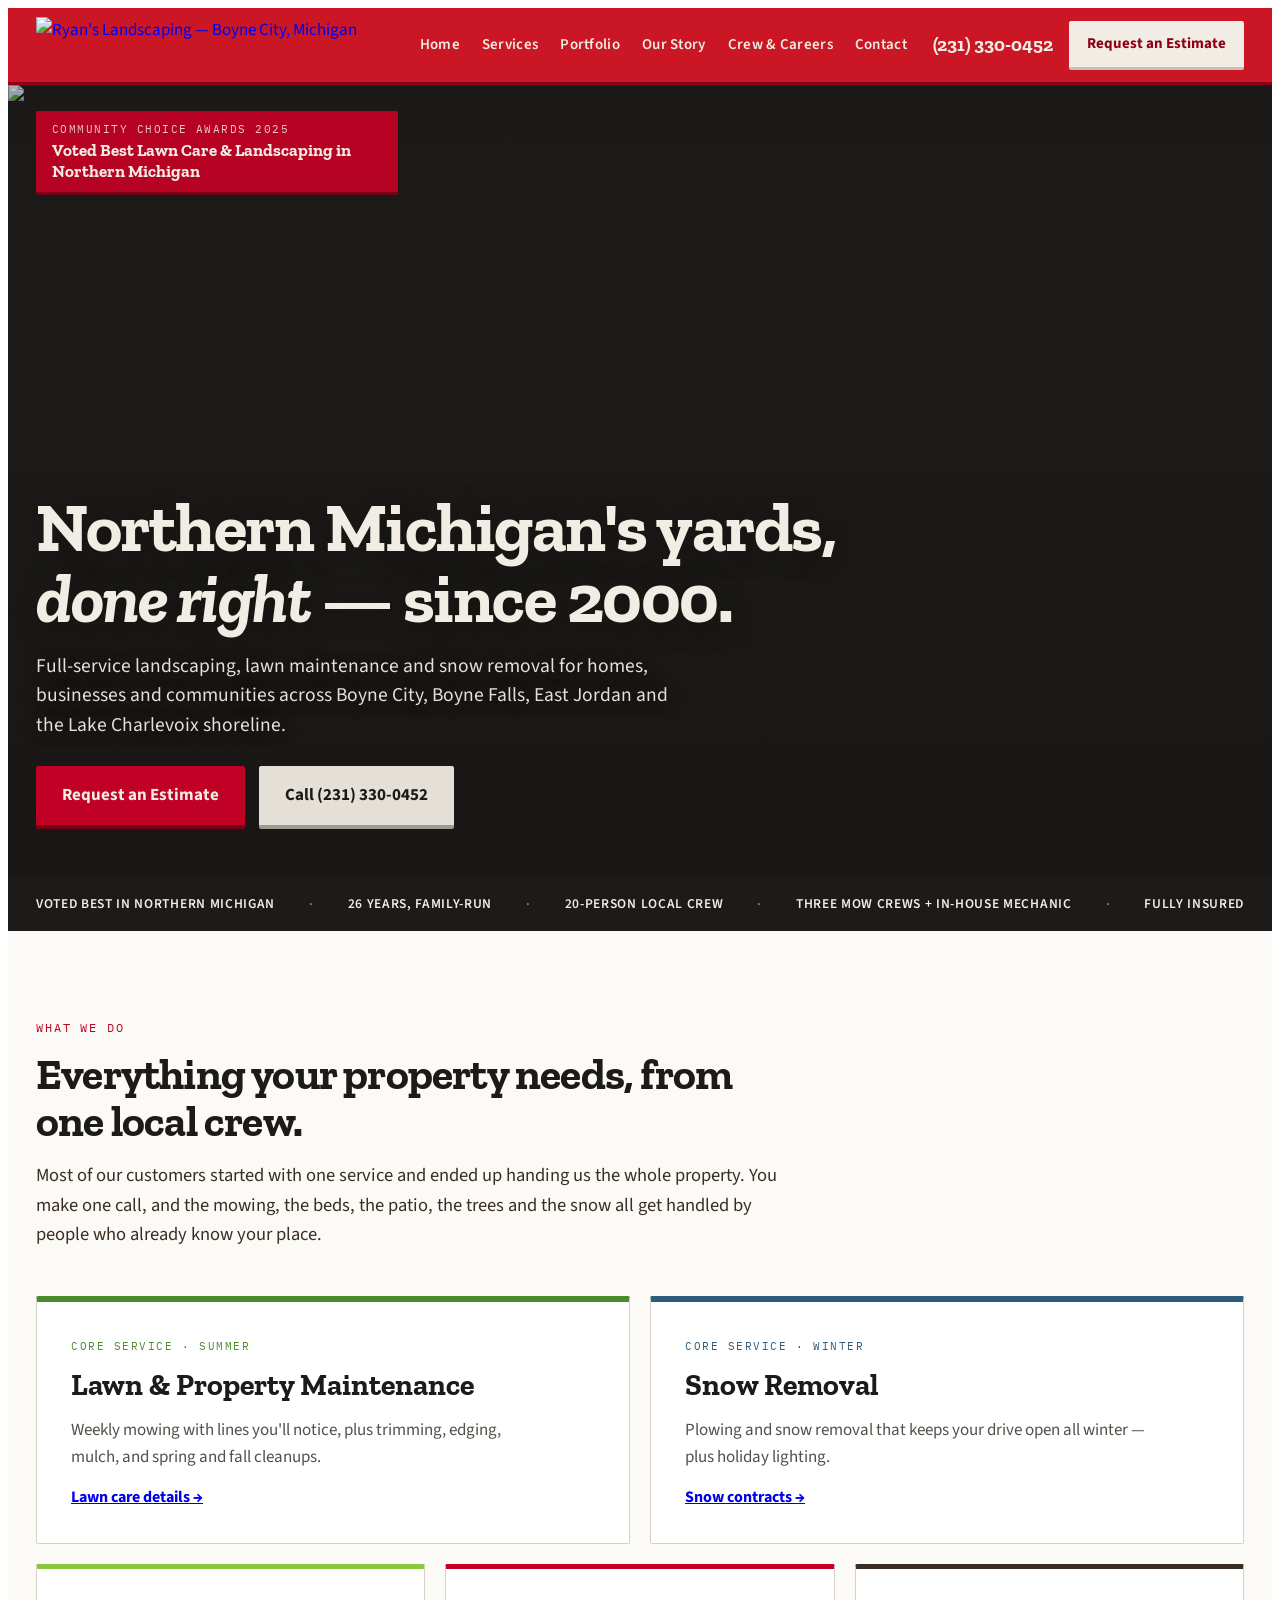
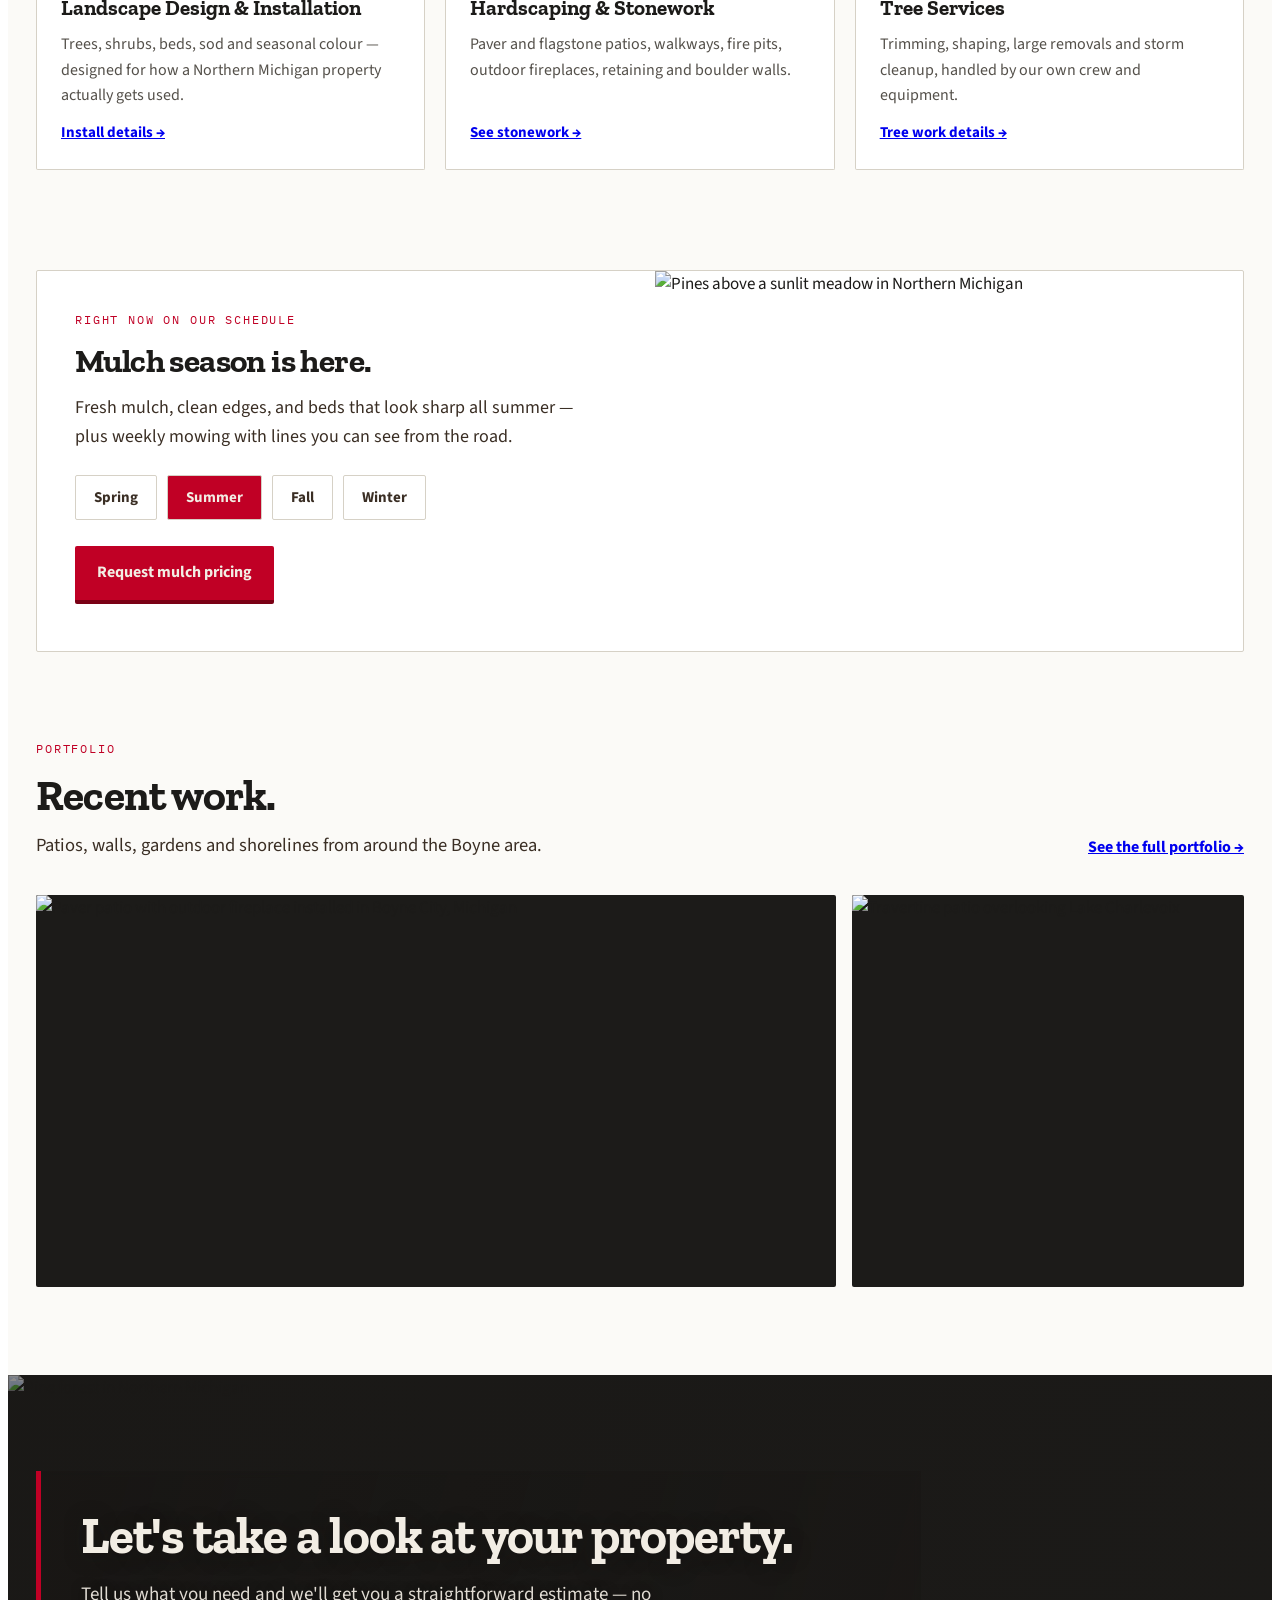
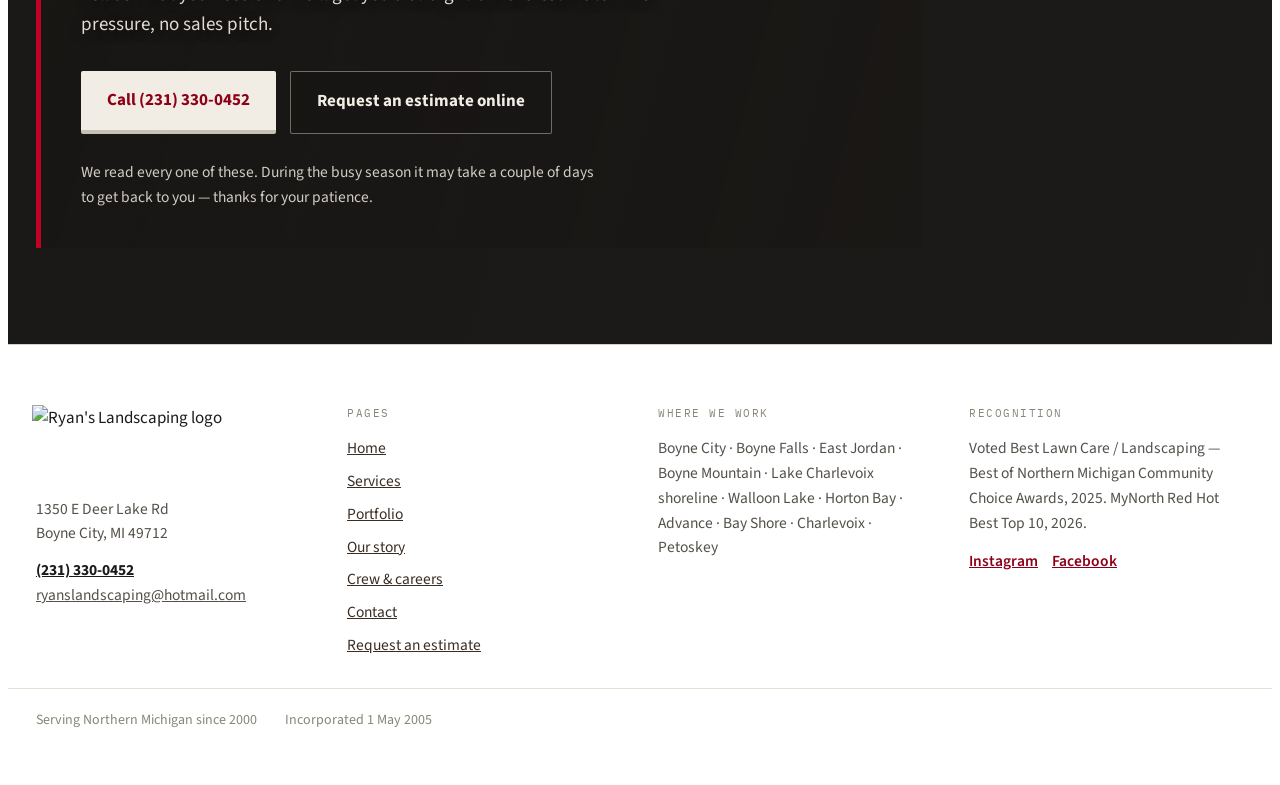
==== index.html @ 9c2f8ccc "Add files via upload" ====
<!DOCTYPE html>
<html lang="en">
<head>
<meta charset="utf-8">
<meta name="viewport" content="width=device-width, initial-scale=1">
<title>Ryan's Landscaping — Boyne City, Michigan</title>
<meta name="description" content="Full-service landscaping, lawn maintenance and snow removal in Boyne City and Northern Michigan since 2000.">
<link rel="preconnect" href="https://fonts.googleapis.com">
<link rel="preconnect" href="https://fonts.gstatic.com" crossorigin>
<link href="https://fonts.googleapis.com/css2?family=Zilla+Slab:ital,wght@0,400;0,600;0,700;1,600;1,700&family=Source+Sans+3:ital,wght@0,400;0,600;0,700;1,400&family=IBM+Plex+Mono:wght@400;500&display=swap" rel="stylesheet">
<link rel="stylesheet" href="styles.css">
</head>
<body>
<div data-screen-label="Home" style="font-family:'Source Sans 3',system-ui,sans-serif;font-size:17px;line-height:1.6;background:#FBFAF7;color:#1C1B19">
  <div style="position:sticky;top:0;z-index:60">
<header style="background:#CB1625;color:#F2EDE4;border-bottom:3px solid #8E0018">
  <div style="max-width:1280px;margin:0 auto;padding:9px 28px;display:flex;align-items:center;gap:26px">
    <a href="index.html" style="display:flex;align-items:center;text-decoration:none;flex-shrink:0">
      <img src="images/logo-red.png" alt="Ryan's Landscaping — Boyne City, Michigan" style="height:56px;width:auto;display:block">
    </a>
    <nav style="display:flex;flex-wrap:wrap;gap:8px 22px;margin-left:auto;font-size:15px;font-weight:600;letter-spacing:0.02em;white-space:nowrap">
      <a href="index.html" style="color:#F2EDE4;text-decoration:none">Home</a>
      <a href="services.html" style="color:#F2EDE4;text-decoration:none">Services</a>
      <a href="portfolio.html" style="color:#F2EDE4;text-decoration:none">Portfolio</a>
      <a href="story.html" style="color:#F2EDE4;text-decoration:none">Our Story</a>
      <a href="crew.html" style="color:#F2EDE4;text-decoration:none">Crew &amp; Careers</a>
      <a href="contact.html" style="color:#F2EDE4;text-decoration:none">Contact</a>
    </nav>
    <div style="display:flex;align-items:center;gap:16px;flex-shrink:0">
      <a href="tel:+12313300452" style="color:#F2EDE4;text-decoration:none;font-family:'Zilla Slab',Georgia,serif;font-weight:700;font-size:19px;white-space:nowrap">(231) 330-0452</a>
      <a href="contact.html" style="background:#F2EDE4;color:#8E0018;text-decoration:none;font-weight:700;font-size:15px;padding:11px 18px;border-radius:2px;white-space:nowrap;border-bottom:3px solid #C9C2B4">Request an Estimate</a>
    </div>
  </div>
</header>
</div>

  <section id="top" data-screen-label="Hero" style="position:relative;height:88vh;min-height:620px;overflow:hidden;background:#1C1B19">
    <img src="images/hero-house.png" alt="Freshly landscaped home with layered beds, shrubs and a striped lawn" style="position:absolute;inset:0;width:100%;height:100%;object-fit:cover">
    <div style="position:absolute;inset:0;background:linear-gradient(to top,rgba(24,22,20,0.78) 0%,rgba(24,22,20,0.30) 45%,rgba(24,22,20,0.06) 70%,rgba(24,22,20,0.30) 100%)"></div>
    <div style="position:absolute;inset:0;display:grid;grid-template-rows:auto 1fr auto">
      <div style="max-width:1280px;width:100%;margin:0 auto;padding:26px 28px">
        <div style="background:rgba(192,0,37,0.94);color:#F2EDE4;padding:10px 16px;border-radius:2px;max-width:330px;border-bottom:3px solid #7A0015">
          <div style="font-family:'IBM Plex Mono',monospace;font-size:10.5px;letter-spacing:0.14em;text-transform:uppercase;opacity:0.85">Community Choice Awards 2025</div>
          <div style="font-family:'Zilla Slab',Georgia,serif;font-weight:700;font-size:17px;line-height:1.25;margin-top:2px">Voted Best Lawn Care &amp; Landscaping in Northern Michigan</div>
        </div>
      </div>
      <div></div>
      <div style="max-width:1280px;width:100%;margin:0 auto;padding:0 28px 48px">
        <div style="max-width:860px">
          <h1 style="font-family:'Zilla Slab',Georgia,serif;font-weight:700;font-size:clamp(40px,5.4vw,78px);line-height:1.02;letter-spacing:-1.5px;color:#F2EDE4;margin:0 0 18px;text-shadow:0 3px 24px rgba(20,18,16,0.55);text-wrap:pretty">Northern Michigan's yards,<br><span style="font-style:italic">done right</span> — since 2000.</h1>
          <p style="font-size:19.5px;line-height:1.5;color:rgba(242,237,228,0.94);margin:0 0 26px;max-width:660px;text-shadow:0 2px 14px rgba(20,18,16,0.6)">Full-service landscaping, lawn maintenance and snow removal for homes, businesses and communities across Boyne City, Boyne Falls, East Jordan and the Lake Charlevoix shoreline.</p>
          <div style="display:flex;flex-wrap:wrap;gap:14px">
            <a href="contact.html" style="background:#C00025;color:#F2EDE4;text-decoration:none;font-weight:700;font-size:17px;padding:16px 26px;border-radius:2px;border-bottom:4px solid #7A0015">Request an Estimate</a>
            <a href="tel:+12313300452" style="background:rgba(242,237,228,0.94);color:#1C1B19;text-decoration:none;font-weight:700;font-size:17px;padding:16px 26px;border-radius:2px;border-bottom:4px solid rgba(28,27,25,0.35)">Call (231) 330-0452</a>
          </div>
        </div>
      </div>
    </div>
  </section>

  <div style="background:#1C1B19;color:#F2EDE4">
    <div style="max-width:1280px;margin:0 auto;padding:16px 28px;display:flex;flex-wrap:nowrap;align-items:center;justify-content:space-between;gap:14px;font-size:13.5px;font-weight:600;letter-spacing:0.05em;text-transform:uppercase;white-space:nowrap;overflow-x:auto">
      <span>Voted Best in Northern Michigan</span>
      <span style="color:#8A8578">·</span>
      <span>26 years, family-run</span>
      <span style="color:#8A8578">·</span>
      <span>20-person local crew</span>
      <span style="color:#8A8578">·</span>
      <span>Three mow crews + in-house mechanic</span>
      <span style="color:#8A8578">·</span>
      <span>Fully insured</span>
    </div>
  </div>

  <section id="services" style="max-width:1280px;margin:0 auto;padding:88px 28px 24px">
    <div style="max-width:760px">
      <div style="font-family:'IBM Plex Mono',monospace;font-size:11.5px;letter-spacing:0.16em;text-transform:uppercase;color:#C00025;margin-bottom:14px">What we do</div>
      <h2 style="font-family:'Zilla Slab',Georgia,serif;font-weight:700;font-size:clamp(30px,3.4vw,46px);line-height:1.08;letter-spacing:-0.8px;margin:0 0 16px;text-wrap:pretty">Everything your property needs, from one local crew.</h2>
      <p style="font-size:18.5px;color:#3A2E24;margin:0 0 46px">Most of our customers started with one service and ended up handing us the whole property. You make one call, and the mowing, the beds, the patio, the trees and the snow all get handled by people who already know your place.</p>
    </div>

    <div style="display:grid;grid-template-columns:repeat(2,minmax(280px,1fr));gap:20px">
      <div style="background:#FFFFFF;border:1px solid #D6D1C6;border-top:6px solid #4E8B2C;border-radius:2px;padding:36px 34px 32px;display:flex;flex-direction:column;gap:14px">
        <div style="font-family:'IBM Plex Mono',monospace;font-size:11px;letter-spacing:0.14em;text-transform:uppercase;color:#4E8B2C">Core service · Summer</div>
        <h3 style="font-family:'Zilla Slab',Georgia,serif;font-weight:700;font-size:30px;line-height:1.12;margin:0">Lawn &amp; Property Maintenance</h3>
        <p style="margin:0;font-size:17px;color:#54504A;max-width:460px">Weekly mowing with lines you'll notice, plus trimming, edging, mulch, and spring and fall cleanups.</p>
        <a href="services.html" style="margin-top:auto;font-weight:700;font-size:16px">Lawn care details →</a>
      </div>
      <div style="background:#FFFFFF;border:1px solid #D6D1C6;border-top:6px solid #2E5C7A;border-radius:2px;padding:36px 34px 32px;display:flex;flex-direction:column;gap:14px">
        <div style="font-family:'IBM Plex Mono',monospace;font-size:11px;letter-spacing:0.14em;text-transform:uppercase;color:#2E5C7A">Core service · Winter</div>
        <h3 style="font-family:'Zilla Slab',Georgia,serif;font-weight:700;font-size:30px;line-height:1.12;margin:0">Snow Removal</h3>
        <p style="margin:0;font-size:17px;color:#54504A;max-width:460px">Plowing and snow removal that keeps your drive open all winter — plus holiday lighting.</p>
        <a href="services.html" style="margin-top:auto;font-weight:700;font-size:16px">Snow contracts →</a>
      </div>
    </div>
    <div style="display:grid;grid-template-columns:repeat(auto-fit,minmax(232px,1fr));gap:20px;margin-top:20px">
      <div style="background:#FFFFFF;border:1px solid #D6D1C6;border-top:5px solid #8CC63F;border-radius:2px;padding:26px 24px 24px;display:flex;flex-direction:column;gap:12px">
        <h3 style="font-family:'Zilla Slab',Georgia,serif;font-weight:700;font-size:21px;line-height:1.2;margin:0">Landscape Design &amp; Installation</h3>
        <p style="margin:0;font-size:16px;color:#54504A">Trees, shrubs, beds, sod and seasonal colour — designed for how a Northern Michigan property actually gets used.</p>
        <a href="services.html" style="margin-top:auto;font-weight:700;font-size:15px">Install details →</a>
      </div>
      <div style="background:#FFFFFF;border:1px solid #D6D1C6;border-top:5px solid #C00025;border-radius:2px;padding:26px 24px 24px;display:flex;flex-direction:column;gap:12px">
        <h3 style="font-family:'Zilla Slab',Georgia,serif;font-weight:700;font-size:21px;line-height:1.2;margin:0">Hardscaping &amp; Stonework</h3>
        <p style="margin:0;font-size:16px;color:#54504A">Paver and flagstone patios, walkways, fire pits, outdoor fireplaces, retaining and boulder walls.</p>
        <a href="portfolio.html" style="margin-top:auto;font-weight:700;font-size:15px">See stonework →</a>
      </div>
      <div style="background:#FFFFFF;border:1px solid #D6D1C6;border-top:5px solid #3A2E24;border-radius:2px;padding:26px 24px 24px;display:flex;flex-direction:column;gap:12px">
        <h3 style="font-family:'Zilla Slab',Georgia,serif;font-weight:700;font-size:21px;line-height:1.2;margin:0">Tree Services</h3>
        <p style="margin:0;font-size:16px;color:#54504A">Trimming, shaping, large removals and storm cleanup, handled by our own crew and equipment.</p>
        <a href="services.html" style="margin-top:auto;font-weight:700;font-size:15px">Tree work details →</a>
      </div>
    </div>
  </section>

  <section data-screen-label="Seasonal module" style="max-width:1280px;margin:0 auto;padding:76px 28px 0">
    <div style="display:grid;grid-template-columns:minmax(0,1.05fr) minmax(0,1fr);gap:0;border:1px solid #D6D1C6;border-radius:2px;overflow:hidden;background:#FFFFFF">
      <div style="padding:40px 38px 38px;display:flex;flex-direction:column">
        <div style="font-family:'IBM Plex Mono',monospace;font-size:11.5px;letter-spacing:0.16em;text-transform:uppercase;color:#C00025;margin-bottom:14px">Right now on our schedule</div>
        <h2 style="font-family:'Zilla Slab',Georgia,serif;font-weight:700;font-size:clamp(26px,2.6vw,36px);line-height:1.1;letter-spacing:-0.6px;margin:0 0 14px" id="season-heading">Mulch season is here.</h2>
        <p style="font-size:18px;color:#3A2E24;margin:0 0 24px;max-width:520px" id="season-body">Fresh mulch, clean edges, and beds that look sharp all summer — plus weekly mowing with lines you can see from the road.</p>
        <div style="display:flex;flex-wrap:wrap;gap:10px;margin-bottom:26px">
          <button class="season-btn" data-season="spring" onclick="setSeason('spring')" style="font-family:'Source Sans 3',sans-serif;font-size:15px;font-weight:700;cursor:pointer;padding:11px 18px;border-radius:2px;border:1px solid #D6D1C6;background:#FFFFFF;color:#3A2E24">Spring</button>
          <button class="season-btn" data-season="summer" onclick="setSeason('summer')" style="font-family:'Source Sans 3',sans-serif;font-size:15px;font-weight:700;cursor:pointer;padding:11px 18px;border-radius:2px;border:1px solid #D6D1C6;background:#C00025;color:#F2EDE4">Summer</button>
          <button class="season-btn" data-season="fall" onclick="setSeason('fall')" style="font-family:'Source Sans 3',sans-serif;font-size:15px;font-weight:700;cursor:pointer;padding:11px 18px;border-radius:2px;border:1px solid #D6D1C6;background:#FFFFFF;color:#3A2E24">Fall</button>
          <button class="season-btn" data-season="winter" onclick="setSeason('winter')" style="font-family:'Source Sans 3',sans-serif;font-size:15px;font-weight:700;cursor:pointer;padding:11px 18px;border-radius:2px;border:1px solid #D6D1C6;background:#FFFFFF;color:#3A2E24">Winter</button>
        </div>
        <a href="contact.html" style="align-self:flex-start;background:#C00025;color:#F2EDE4;text-decoration:none;font-weight:700;font-size:16px;padding:14px 22px;border-radius:2px;border-bottom:4px solid #7A0015" id="season-cta">Request mulch pricing</a>
      </div>
      <img src="images/forest.jpg" alt="Pines above a sunlit meadow in Northern Michigan" style="width:100%;height:100%;min-height:380px;object-fit:cover;display:block">
    </div>
  </section>

  <section id="work" style="max-width:1280px;margin:0 auto;padding:88px 28px 0">
    <div style="display:flex;flex-wrap:wrap;align-items:flex-end;justify-content:space-between;gap:18px;margin-bottom:34px">
      <div style="max-width:640px">
        <div style="font-family:'IBM Plex Mono',monospace;font-size:11.5px;letter-spacing:0.16em;text-transform:uppercase;color:#C00025;margin-bottom:14px">Portfolio</div>
        <h2 style="font-family:'Zilla Slab',Georgia,serif;font-weight:700;font-size:clamp(30px,3.4vw,46px);line-height:1.08;letter-spacing:-0.8px;margin:0 0 12px">Recent work.</h2>
        <p style="font-size:18.5px;color:#3A2E24;margin:0">Patios, walls, gardens and shorelines from around the Boyne area.</p>
      </div>
      <a href="portfolio.html" style="font-weight:700;font-size:16px">See the full portfolio →</a>
    </div>
    <div style="display:grid;grid-template-columns:repeat(6,1fr);gap:16px">
      <figure style="grid-column:span 4;margin:0;background:#1C1B19;border-radius:2px;overflow:hidden">
        <img src="images/patio-fireplace.jpg" alt="Paver patio with outdoor fireplace installed in Boyne City, Michigan" style="width:100%;height:100%;min-height:340px;max-height:480px;object-fit:cover;display:block">
        <figcaption style="padding:14px 18px;color:#F2EDE4;font-size:15px;display:flex;justify-content:space-between;gap:12px;flex-wrap:wrap"><span><strong>Paver patio &amp; outdoor fireplace</strong> — Boyne City</span><span style="color:#8A8578;font-family:'IBM Plex Mono',monospace;font-size:12px">Hardscape</span></figcaption>
      </figure>
      <figure style="grid-column:span 2;margin:0;background:#1C1B19;border-radius:2px;overflow:hidden">
        <img src="images/travertine-patio.jpg" alt="Travertine patio overlooking Lake Charlevoix" style="width:100%;height:100%;min-height:340px;max-height:480px;object-fit:cover;display:block">
        <figcaption style="padding:14px 18px;color:#F2EDE4;font-size:15px"><strong>Travertine patio</strong> — Lake Charlevoix</figcaption>
      </figure>
    </div>
  </section>

  <section id="estimate" style="margin-top:88px;position:relative;overflow:hidden;background:#1C1B19"><img src="images/forest.jpg" alt="Pine forest in Northern Michigan" style="position:absolute;inset:0;width:100%;height:100%;object-fit:cover"><div style="position:absolute;inset:0;background:linear-gradient(105deg,rgba(24,22,20,0.5),rgba(24,22,20,0.18))"></div><div style="position:relative">
    <div style="max-width:1280px;margin:0 auto;padding:96px 28px">
      <div style="max-width:800px;background:linear-gradient(105deg,rgba(24,22,20,0.62),rgba(24,22,20,0.34));backdrop-filter:blur(3px);border-left:5px solid #C00025;padding:38px 40px">
        <h2 style="font-family:'Zilla Slab',Georgia,serif;font-weight:700;font-size:clamp(32px,4vw,58px);line-height:1.04;letter-spacing:-1.2px;margin:0 0 18px;color:#F2EDE4;text-shadow:0 2px 20px rgba(20,18,16,0.4)">Let's take a look at your property.</h2>
        <p style="font-size:19px;color:rgba(242,237,228,0.92);margin:0 0 30px;max-width:600px;text-shadow:0 2px 14px rgba(20,18,16,0.4)">Tell us what you need and we'll get you a straightforward estimate — no pressure, no sales pitch.</p>
        <div style="display:flex;flex-wrap:wrap;gap:14px">
          <a href="tel:+12313300452" style="background:#F2EDE4;color:#8E0018;text-decoration:none;font-weight:700;font-size:17px;padding:16px 26px;border-radius:2px;border-bottom:4px solid #C9C2B4">Call (231) 330-0452</a>
          <a href="contact.html" style="background:rgba(24,22,20,0.55);color:#F2EDE4;text-decoration:none;font-weight:700;font-size:17px;padding:16px 26px;border-radius:2px;border:1px solid rgba(242,237,228,0.4)">Request an estimate online</a>
        </div>
        <p style="margin:26px 0 0;font-size:15.5px;color:rgba(242,237,228,0.85);max-width:520px">We read every one of these. During the busy season it may take a couple of days to get back to you — thanks for your patience.</p>
      </div>
    </div>
  </div></section>

  <footer style="background:#FFFFFF;color:#1C1B19;border-top:1px solid #D6D1C6;font-family:'Source Sans 3',system-ui,sans-serif;font-size:17px;line-height:1.6">
  <div style="max-width:1280px;margin:0 auto;padding:60px 28px 30px;display:grid;grid-template-columns:repeat(auto-fit,minmax(215px,1fr));gap:36px">
    <div>
      <img src="images/logo-white.png" alt="Ryan's Landscaping logo" style="height:76px;width:auto;display:block;margin-bottom:16px;margin-left:-4px">
      <p style="margin:0;font-size:15.5px;color:#54504A">1350 E Deer Lake Rd<br>Boyne City, MI 49712</p>
      <p style="margin:12px 0 0;font-size:15.5px"><a href="tel:+12313300452" style="color:#1C1B19;font-weight:700">(231) 330-0452</a><br><a href="mailto:ryanslandscaping@hotmail.com" style="color:#54504A">ryanslandscaping@hotmail.com</a></p>
    </div>
    <div>
      <div style="font-family:'IBM Plex Mono',monospace;font-size:11px;letter-spacing:0.14em;text-transform:uppercase;color:#8A8578;margin-bottom:14px">Pages</div>
      <div style="display:grid;gap:8px;font-size:15.5px">
        <a href="index.html" style="color:#3A2E24">Home</a>
        <a href="services.html" style="color:#3A2E24">Services</a>
        <a href="portfolio.html" style="color:#3A2E24">Portfolio</a>
        <a href="story.html" style="color:#3A2E24">Our story</a>
        <a href="crew.html" style="color:#3A2E24">Crew &amp; careers</a>
        <a href="contact.html" style="color:#3A2E24">Contact</a>
        <a href="contact.html" style="color:#3A2E24">Request an estimate</a>
      </div>
    </div>
    <div>
      <div style="font-family:'IBM Plex Mono',monospace;font-size:11px;letter-spacing:0.14em;text-transform:uppercase;color:#8A8578;margin-bottom:14px">Where we work</div>
      <p style="margin:0;font-size:15.5px;color:#54504A">Boyne City · Boyne Falls · East Jordan · Boyne Mountain · Lake Charlevoix shoreline · Walloon Lake · Horton Bay · Advance · Bay Shore · Charlevoix · Petoskey</p>
    </div>
    <div>
      <div style="font-family:'IBM Plex Mono',monospace;font-size:11px;letter-spacing:0.14em;text-transform:uppercase;color:#8A8578;margin-bottom:14px">Recognition</div>
      <p style="margin:0 0 14px;font-size:15.5px;color:#54504A">Voted Best Lawn Care / Landscaping — Best of Northern Michigan Community Choice Awards, 2025. MyNorth Red Hot Best Top 10, 2026.</p>
      <div style="display:flex;gap:14px;font-size:15.5px">
        <a href="https://www.instagram.com/ryanslandscaping_boyne/" style="color:#8E0018;font-weight:600">Instagram</a>
        <a href="https://www.facebook.com/p/Ryans-Landscaping-Inc-100071827189991/" style="color:#8E0018;font-weight:600">Facebook</a>
      </div>
    </div>
  </div>
  <div style="max-width:1280px;margin:0 auto;padding:20px 28px 46px;border-top:1px solid #E4DFD5;display:flex;flex-wrap:wrap;gap:12px 28px;font-size:14px;color:#8A8578">
    <span>Serving Northern Michigan since 2000</span>
    <span>Incorporated 1 May 2005</span>
  </div>
</footer>
</div>
<script src="script.js"></script>
</body>
</html>
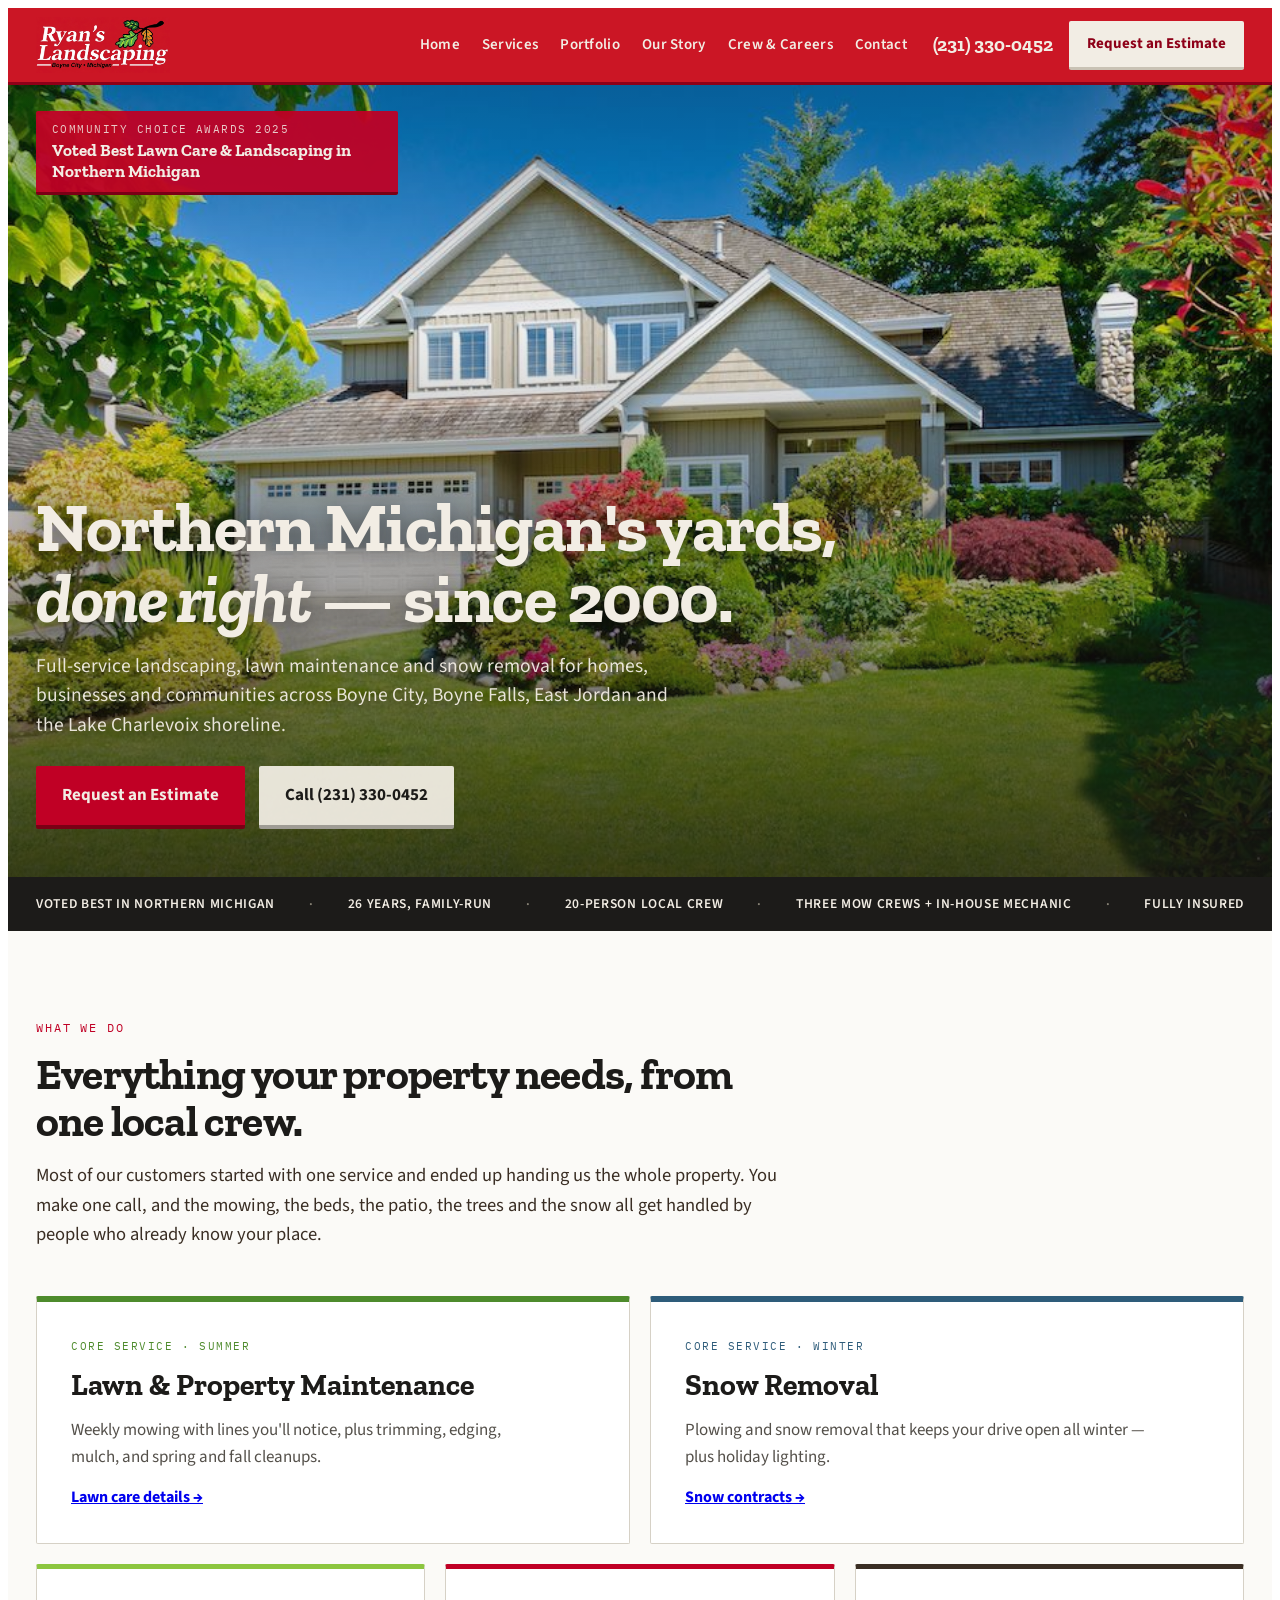
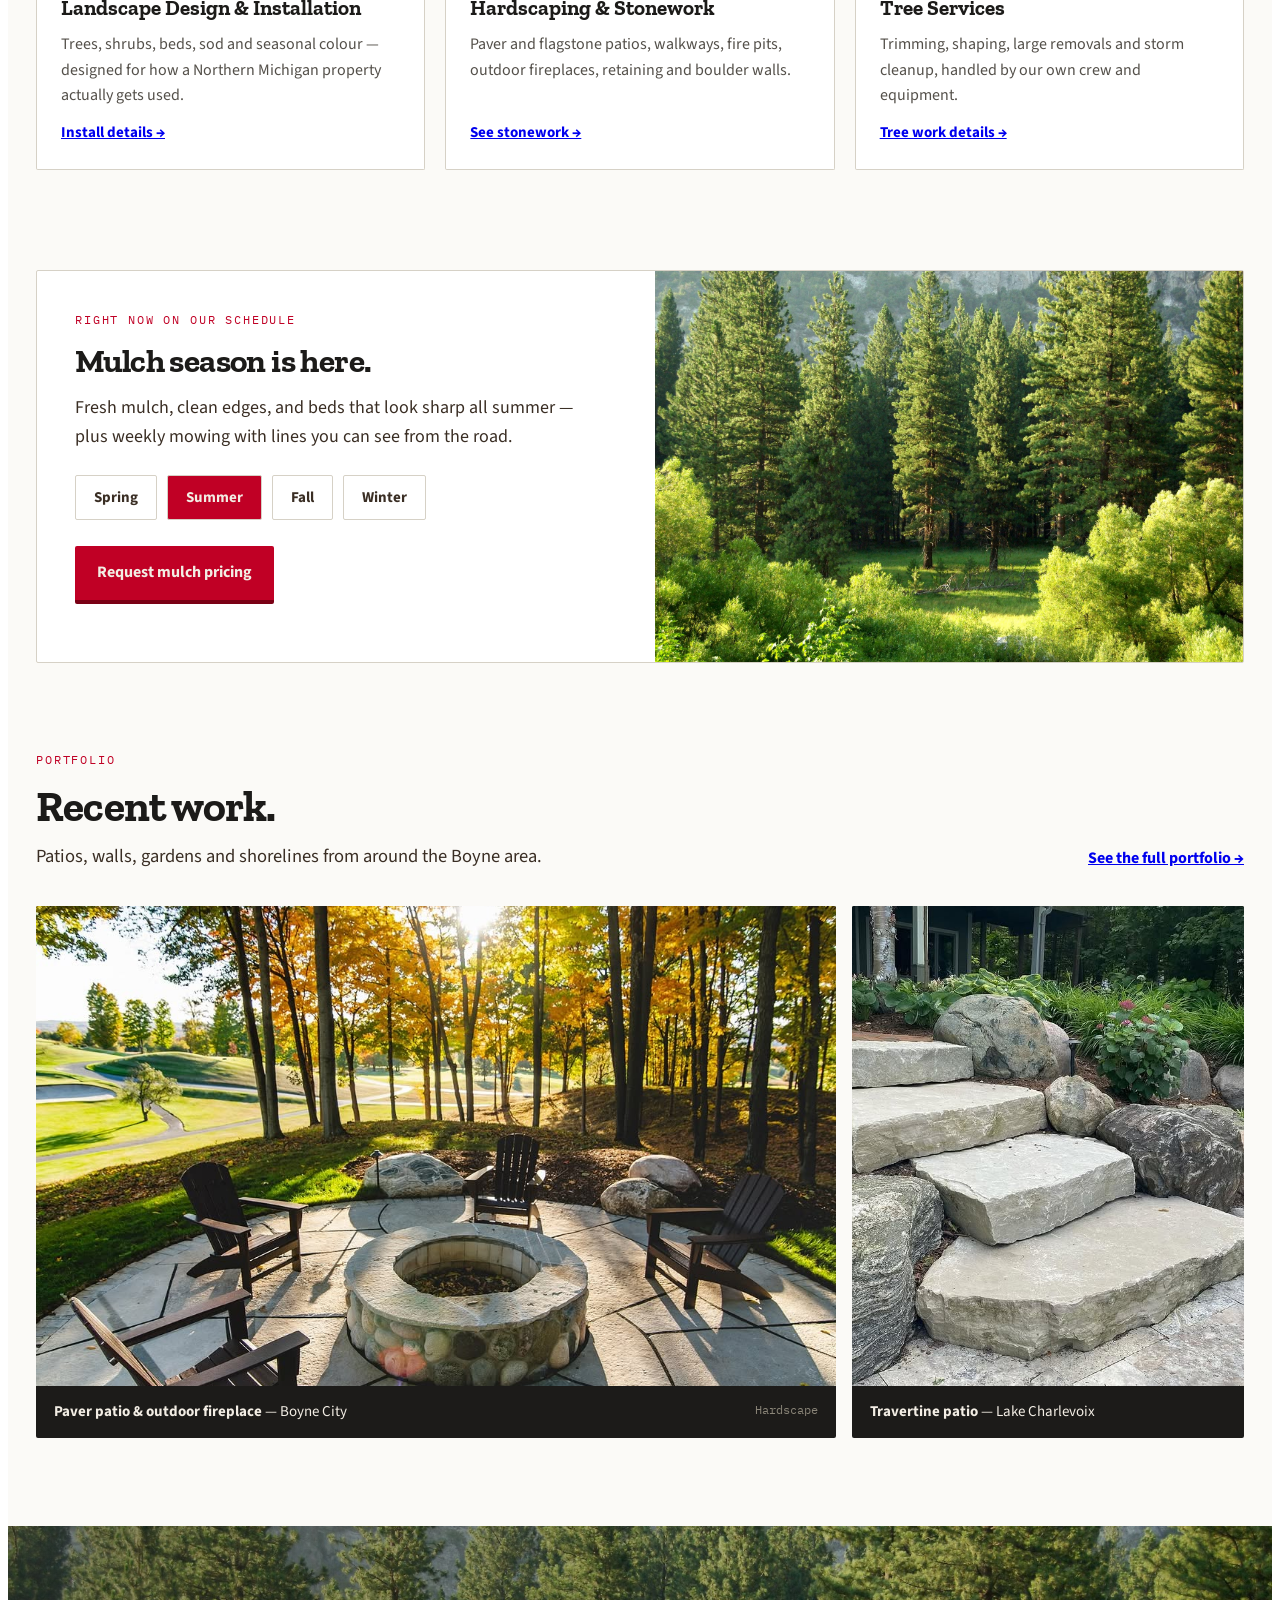
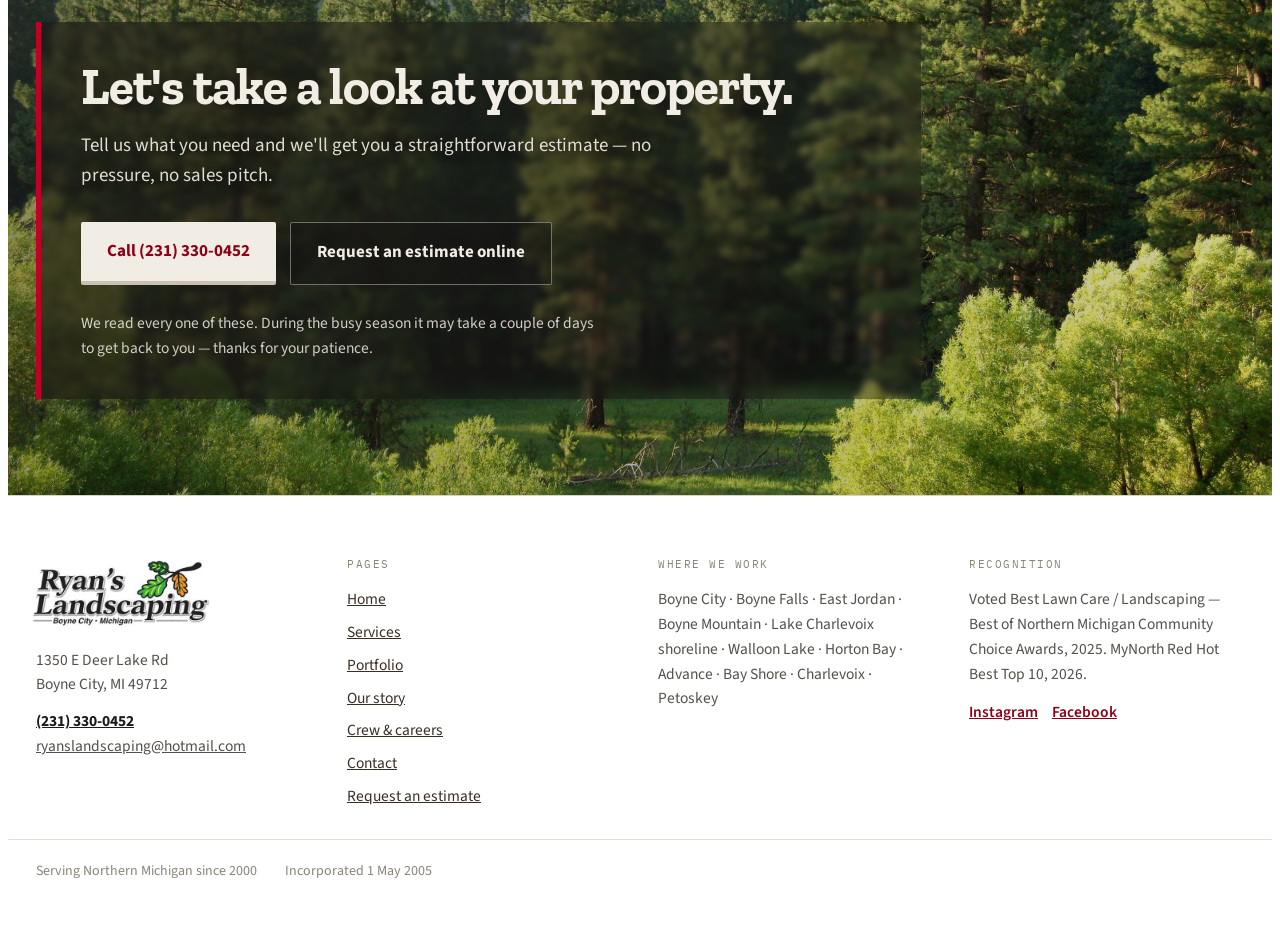
==== commit ca99df89: "Add files via upload" ====
--- a/index.html
+++ b/index.html
@@ -203,6 +203,24 @@
   </div>
 </footer>
 </div>
-<script src="script.js"></script>
+<script>
+var SEASON_COPY = {
+  spring: { heading: 'Spring cleanups are booking now.', body: 'Winter leaves a mess. Our crews clear the beds, haul the debris and get your property ready before the season really starts.', cta: 'Get on the spring list' },
+  summer: { heading: 'Mulch season is here.', body: 'Fresh mulch, clean edges, and beds that look sharp all summer — plus weekly mowing with lines you can see from the road.', cta: 'Request mulch pricing' },
+  fall:   { heading: 'Fall cleanups and trims.', body: 'Leaf removal, precision shrub trims and winterising, so spring starts easier. Fall planters and mums go in at the same visit.', cta: 'Book fall service' },
+  winter: { heading: 'Snow contracts close soon.', body: 'Our winter routes fill up. Reserve your spot before the first storm — and ask about holiday lighting while we are out there.', cta: 'Reserve snow service' }
+};
+function setSeason(name) {
+  var c = SEASON_COPY[name]; if (!c) return;
+  document.getElementById('season-heading').textContent = c.heading;
+  document.getElementById('season-body').textContent = c.body;
+  document.getElementById('season-cta').textContent = c.cta;
+  document.querySelectorAll('.season-btn').forEach(function (b) {
+    var on = b.getAttribute('data-season') === name;
+    b.style.background = on ? '#C00025' : '#FFFFFF';
+    b.style.color = on ? '#F2EDE4' : '#3A2E24';
+  });
+}
+</script>
 </body>
 </html>
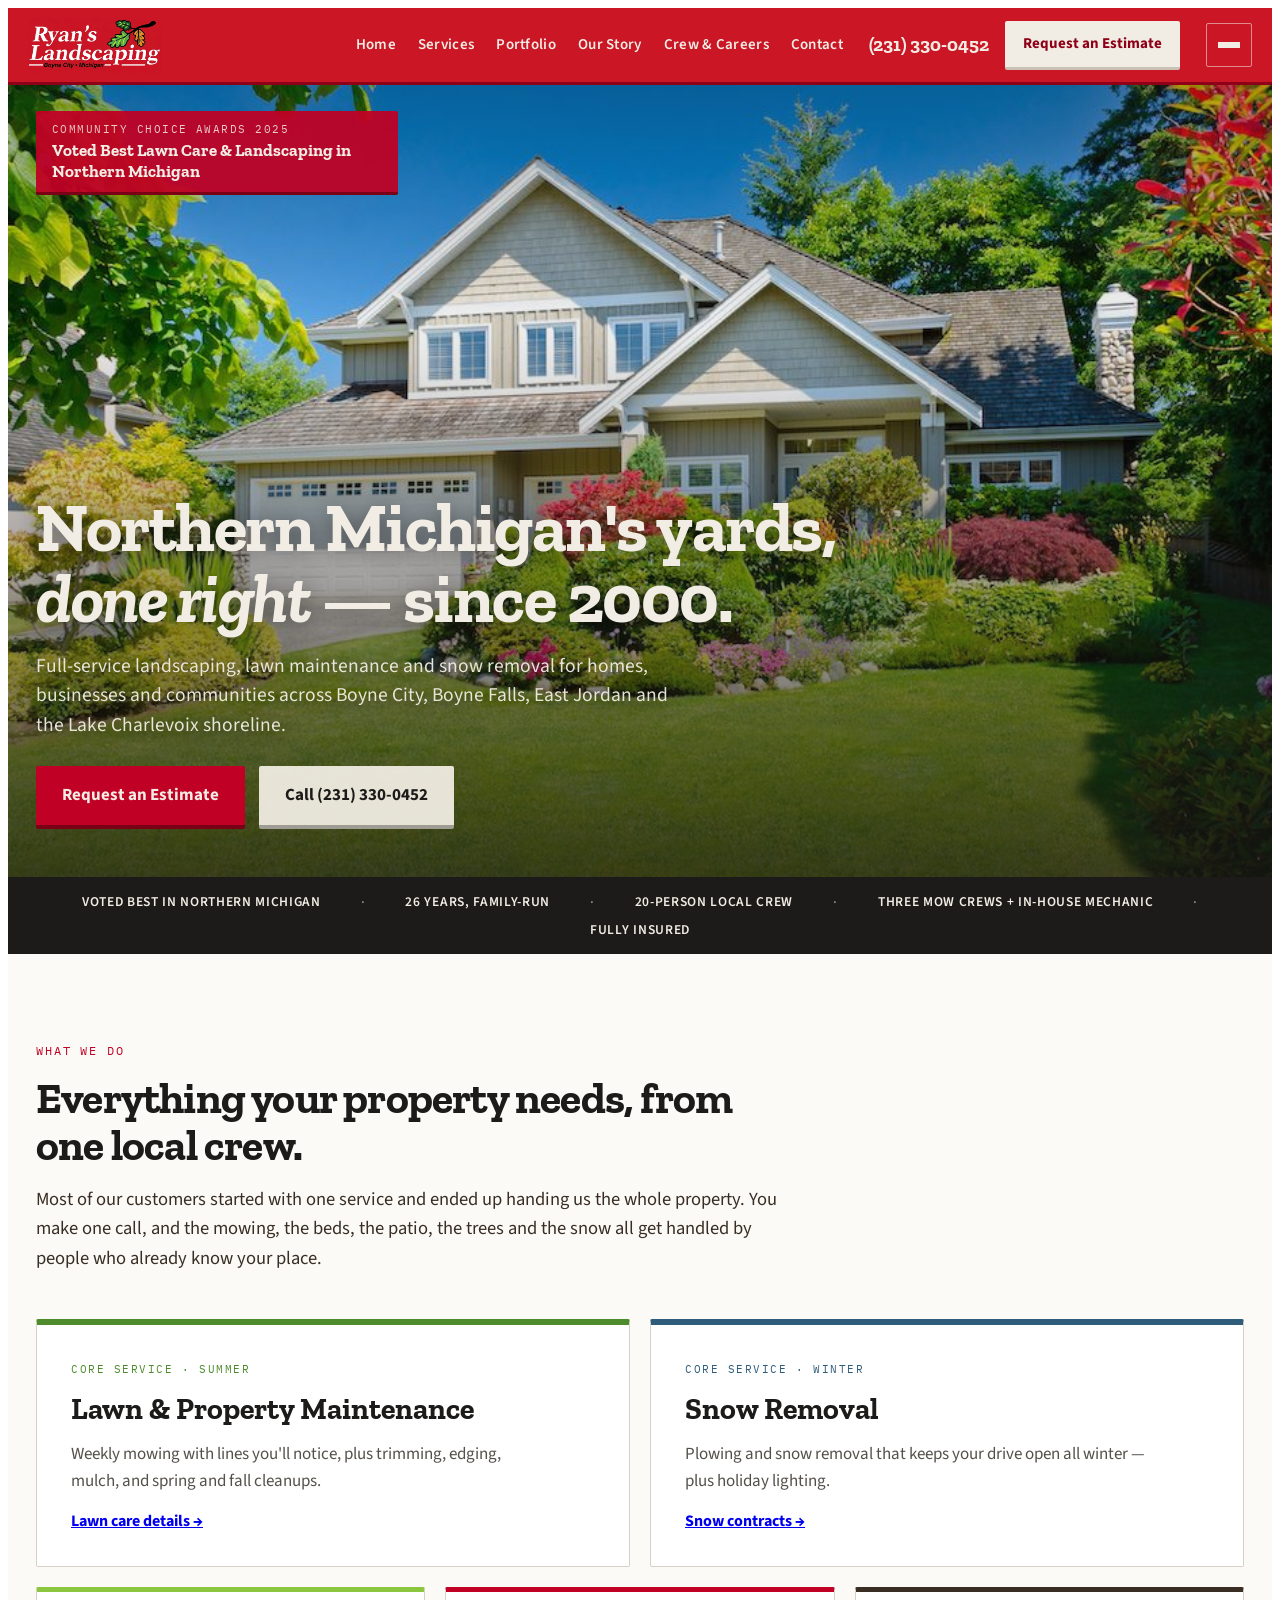
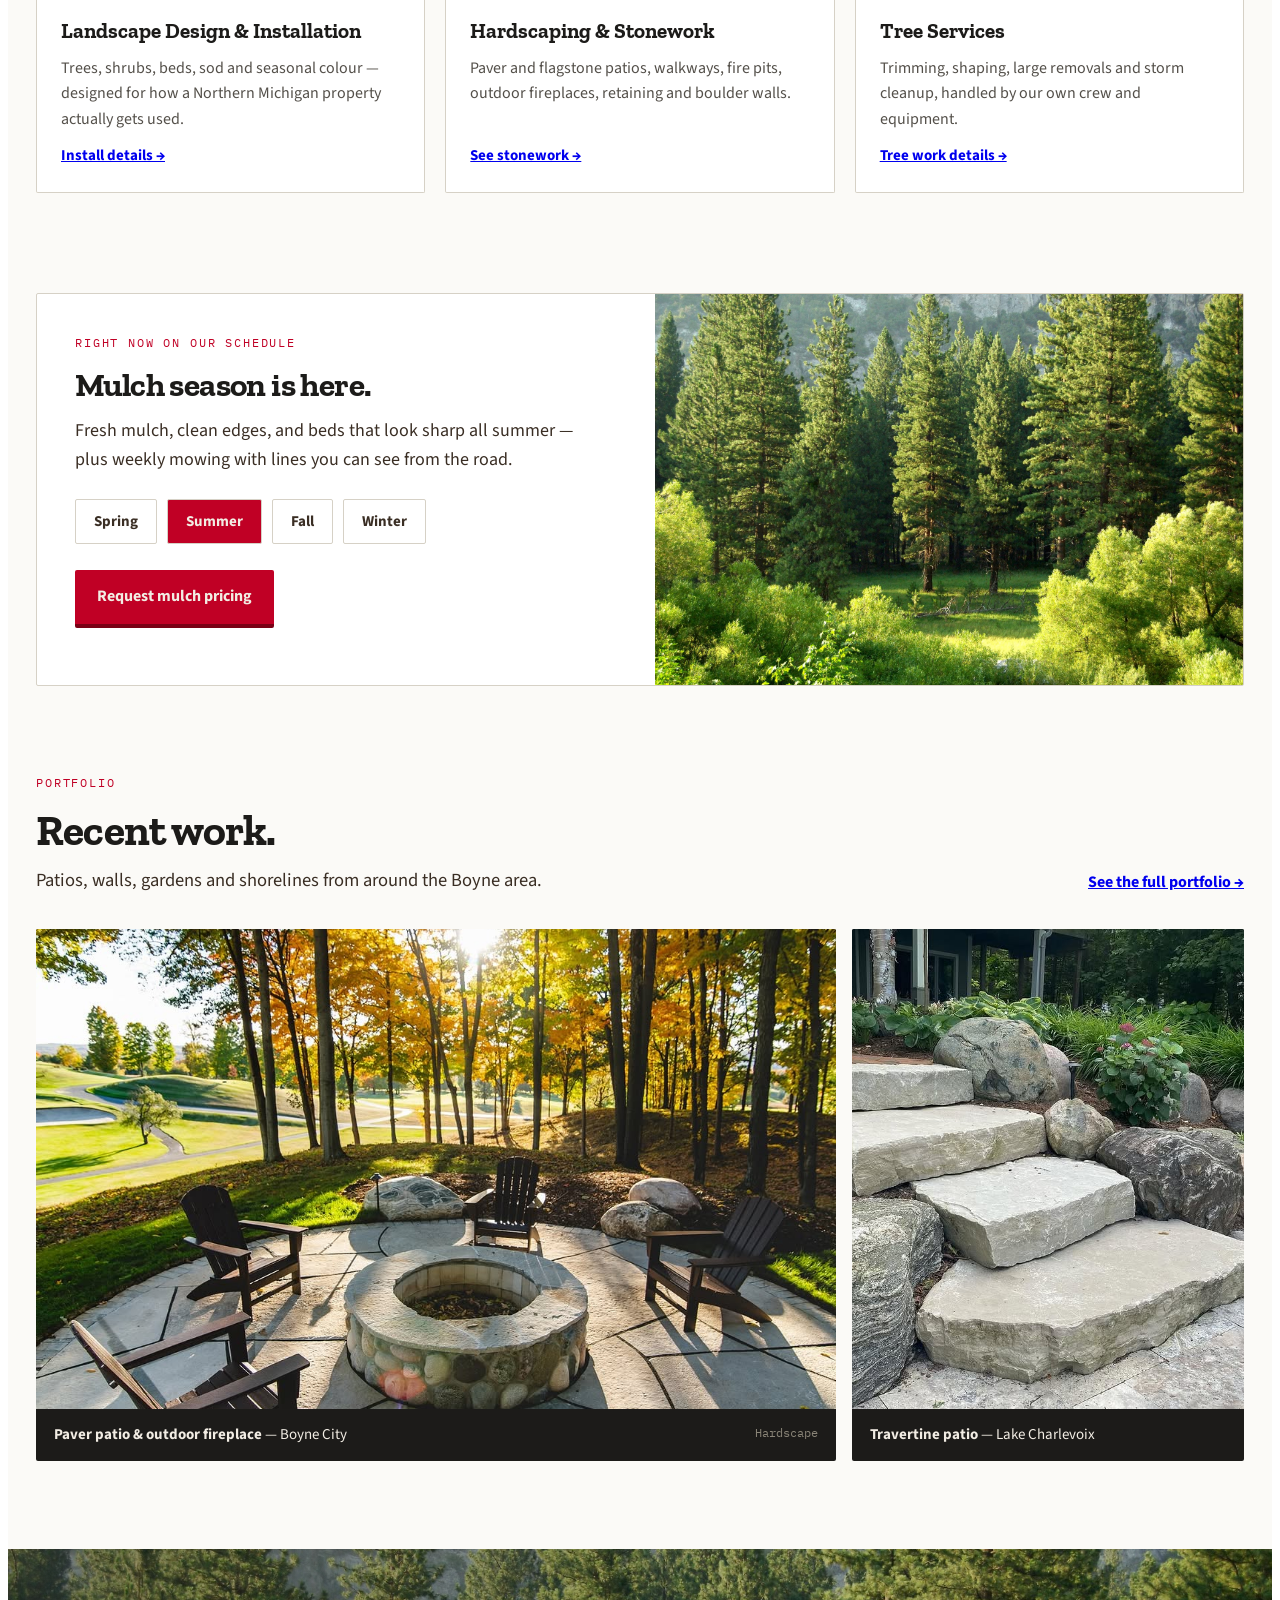
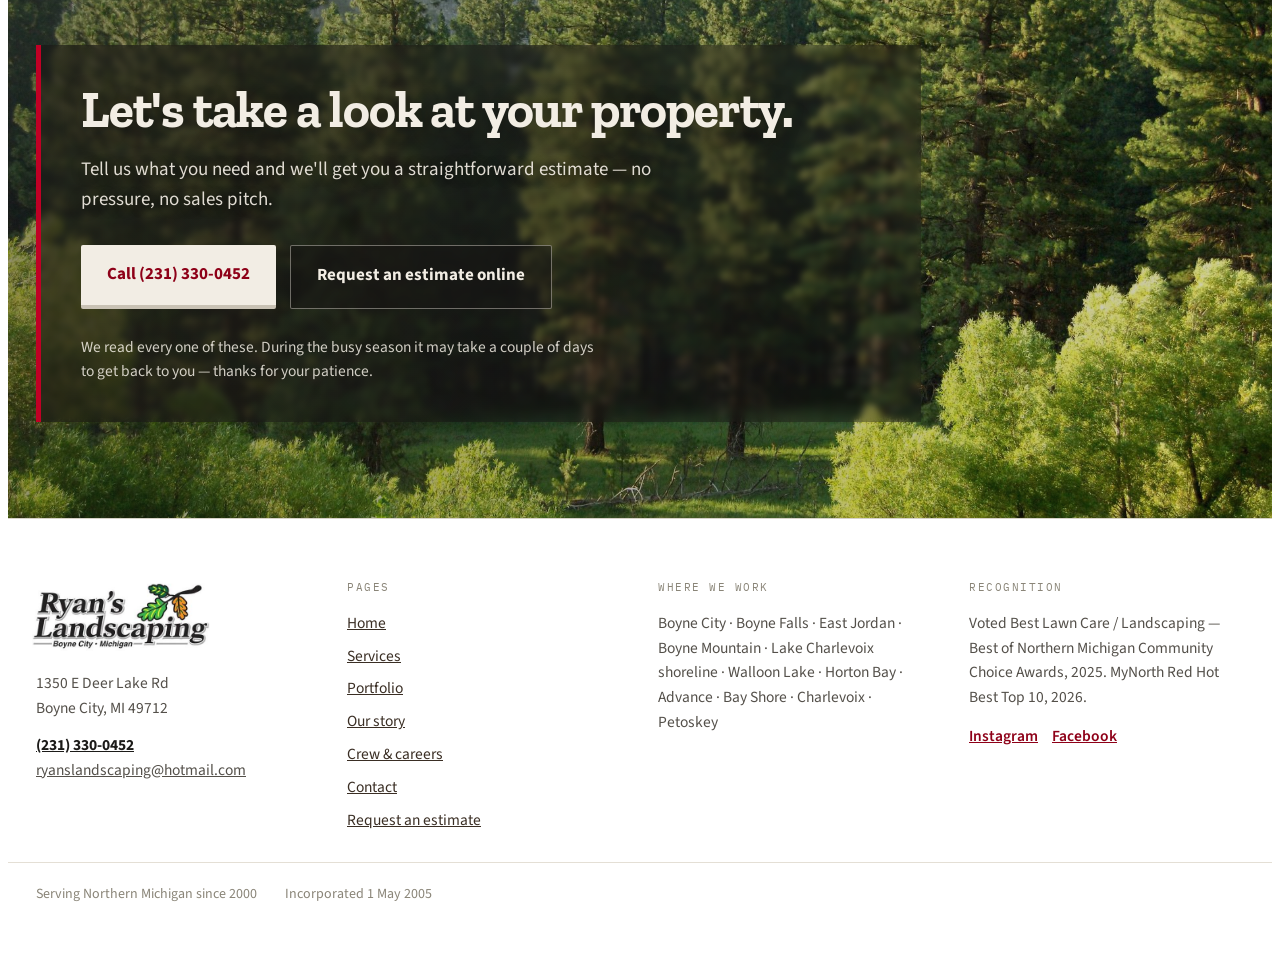
==== commit 08e3dd2a: "Add files via upload" ====
--- a/index.html
+++ b/index.html
@@ -14,11 +14,11 @@
 <div data-screen-label="Home" style="font-family:'Source Sans 3',system-ui,sans-serif;font-size:17px;line-height:1.6;background:#FBFAF7;color:#1C1B19">
   <div style="position:sticky;top:0;z-index:60">
 <header style="background:#CB1625;color:#F2EDE4;border-bottom:3px solid #8E0018">
-  <div style="max-width:1280px;margin:0 auto;padding:9px 28px;display:flex;align-items:center;gap:26px">
-    <a href="index.html" style="display:flex;align-items:center;text-decoration:none;flex-shrink:0">
+  <div style="max-width:1280px;margin:0 auto;padding:9px 20px;display:flex;align-items:center;gap:26px">
+    <a href="index.html" style="display:flex;align-items:center;text-decoration:none;flex-shrink:0;margin-right:auto">
       <img src="images/logo-red.png" alt="Ryan's Landscaping — Boyne City, Michigan" style="height:56px;width:auto;display:block">
     </a>
-    <nav style="display:flex;flex-wrap:wrap;gap:8px 22px;margin-left:auto;font-size:15px;font-weight:600;letter-spacing:0.02em;white-space:nowrap">
+    <nav class="rl-nav-desktop" style="display:flex;flex-wrap:wrap;gap:8px 22px;font-size:15px;font-weight:600;letter-spacing:0.02em;white-space:nowrap">
       <a href="index.html" style="color:#F2EDE4;text-decoration:none">Home</a>
       <a href="services.html" style="color:#F2EDE4;text-decoration:none">Services</a>
       <a href="portfolio.html" style="color:#F2EDE4;text-decoration:none">Portfolio</a>
@@ -26,10 +26,27 @@
       <a href="crew.html" style="color:#F2EDE4;text-decoration:none">Crew &amp; Careers</a>
       <a href="contact.html" style="color:#F2EDE4;text-decoration:none">Contact</a>
     </nav>
-    <div style="display:flex;align-items:center;gap:16px;flex-shrink:0">
+    <div class="rl-nav-desktop" style="display:flex;align-items:center;gap:16px;flex-shrink:0">
       <a href="tel:+12313300452" style="color:#F2EDE4;text-decoration:none;font-family:'Zilla Slab',Georgia,serif;font-weight:700;font-size:19px;white-space:nowrap">(231) 330-0452</a>
       <a href="contact.html" style="background:#F2EDE4;color:#8E0018;text-decoration:none;font-weight:700;font-size:15px;padding:11px 18px;border-radius:2px;white-space:nowrap;border-bottom:3px solid #C9C2B4">Request an Estimate</a>
     </div>
+    <button class="rl-nav-toggle" onclick="var m=document.getElementById('rl-mobile-menu');m.style.display=(m.style.display==='block')?'none':'block'" aria-label="Toggle menu" style="flex-direction:column;justify-content:center;gap:5px;width:46px;height:44px;background:transparent;border:1px solid rgba(242,237,228,0.55);border-radius:2px;cursor:pointer;padding:10px 11px">
+      <span style="display:block;height:2px;background:#F2EDE4"></span>
+      <span style="display:block;height:2px;background:#F2EDE4"></span>
+      <span style="display:block;height:2px;background:#F2EDE4"></span>
+    </button>
+  </div>
+  <div id="rl-mobile-menu" style="display:none">
+    <nav class="rl-nav-mobile" style="display:flex;flex-direction:column;padding:4px 20px 18px;border-top:1px solid rgba(242,237,228,0.25)">
+      <a href="index.html" style="color:#F2EDE4;text-decoration:none;font-size:17px;font-weight:600;padding:13px 6px;border-bottom:1px solid rgba(242,237,228,0.14)">Home</a>
+      <a href="services.html" style="color:#F2EDE4;text-decoration:none;font-size:17px;font-weight:600;padding:13px 6px;border-bottom:1px solid rgba(242,237,228,0.14)">Services</a>
+      <a href="portfolio.html" style="color:#F2EDE4;text-decoration:none;font-size:17px;font-weight:600;padding:13px 6px;border-bottom:1px solid rgba(242,237,228,0.14)">Portfolio</a>
+      <a href="story.html" style="color:#F2EDE4;text-decoration:none;font-size:17px;font-weight:600;padding:13px 6px;border-bottom:1px solid rgba(242,237,228,0.14)">Our Story</a>
+      <a href="crew.html" style="color:#F2EDE4;text-decoration:none;font-size:17px;font-weight:600;padding:13px 6px;border-bottom:1px solid rgba(242,237,228,0.14)">Crew &amp; Careers</a>
+      <a href="contact.html" style="color:#F2EDE4;text-decoration:none;font-size:17px;font-weight:600;padding:13px 6px;border-bottom:1px solid rgba(242,237,228,0.14)">Contact</a>
+      <a href="tel:+12313300452" style="color:#F2EDE4;text-decoration:none;font-family:'Zilla Slab',Georgia,serif;font-weight:700;font-size:19px;padding:14px 6px 4px">Call (231) 330-0452</a>
+      <a href="contact.html" style="margin-top:14px;background:#F2EDE4;color:#8E0018;text-decoration:none;text-align:center;font-weight:700;font-size:16px;padding:13px;border-radius:2px;border-bottom:3px solid #C9C2B4">Request an Estimate</a>
+    </nav>
   </div>
 </header>
 </div>
@@ -59,7 +76,7 @@
   </section>
 
   <div style="background:#1C1B19;color:#F2EDE4">
-    <div style="max-width:1280px;margin:0 auto;padding:16px 28px;display:flex;flex-wrap:nowrap;align-items:center;justify-content:space-between;gap:14px;font-size:13.5px;font-weight:600;letter-spacing:0.05em;text-transform:uppercase;white-space:nowrap;overflow-x:auto">
+    <div style="max-width:1280px;margin:0 auto;padding:14px 28px;display:flex;flex-wrap:wrap;justify-content:center;column-gap:40px;row-gap:6px;font-size:13.5px;font-weight:600;letter-spacing:0.05em;text-transform:uppercase">
       <span>Voted Best in Northern Michigan</span>
       <span style="color:#8A8578">·</span>
       <span>26 years, family-run</span>
@@ -79,7 +96,7 @@
       <p style="font-size:18.5px;color:#3A2E24;margin:0 0 46px">Most of our customers started with one service and ended up handing us the whole property. You make one call, and the mowing, the beds, the patio, the trees and the snow all get handled by people who already know your place.</p>
     </div>
 
-    <div style="display:grid;grid-template-columns:repeat(2,minmax(280px,1fr));gap:20px">
+    <div style="display:grid;grid-template-columns:repeat(auto-fit,minmax(280px,1fr));gap:20px">
       <div style="background:#FFFFFF;border:1px solid #D6D1C6;border-top:6px solid #4E8B2C;border-radius:2px;padding:36px 34px 32px;display:flex;flex-direction:column;gap:14px">
         <div style="font-family:'IBM Plex Mono',monospace;font-size:11px;letter-spacing:0.14em;text-transform:uppercase;color:#4E8B2C">Core service · Summer</div>
         <h3 style="font-family:'Zilla Slab',Georgia,serif;font-weight:700;font-size:30px;line-height:1.12;margin:0">Lawn &amp; Property Maintenance</h3>
@@ -113,7 +130,7 @@
   </section>
 
   <section data-screen-label="Seasonal module" style="max-width:1280px;margin:0 auto;padding:76px 28px 0">
-    <div style="display:grid;grid-template-columns:minmax(0,1.05fr) minmax(0,1fr);gap:0;border:1px solid #D6D1C6;border-radius:2px;overflow:hidden;background:#FFFFFF">
+    <div class="two-col" style="display:grid;grid-template-columns:minmax(0,1.05fr) minmax(0,1fr);gap:0;border:1px solid #D6D1C6;border-radius:2px;overflow:hidden;background:#FFFFFF">
       <div style="padding:40px 38px 38px;display:flex;flex-direction:column">
         <div style="font-family:'IBM Plex Mono',monospace;font-size:11.5px;letter-spacing:0.16em;text-transform:uppercase;color:#C00025;margin-bottom:14px">Right now on our schedule</div>
         <h2 style="font-family:'Zilla Slab',Georgia,serif;font-weight:700;font-size:clamp(26px,2.6vw,36px);line-height:1.1;letter-spacing:-0.6px;margin:0 0 14px" id="season-heading">Mulch season is here.</h2>
@@ -139,7 +156,7 @@
       </div>
       <a href="portfolio.html" style="font-weight:700;font-size:16px">See the full portfolio →</a>
     </div>
-    <div style="display:grid;grid-template-columns:repeat(6,1fr);gap:16px">
+    <div class="port-grid" style="display:grid;grid-template-columns:repeat(6,1fr);gap:16px">
       <figure style="grid-column:span 4;margin:0;background:#1C1B19;border-radius:2px;overflow:hidden">
         <img src="images/patio-fireplace.jpg" alt="Paver patio with outdoor fireplace installed in Boyne City, Michigan" style="width:100%;height:100%;min-height:340px;max-height:480px;object-fit:cover;display:block">
         <figcaption style="padding:14px 18px;color:#F2EDE4;font-size:15px;display:flex;justify-content:space-between;gap:12px;flex-wrap:wrap"><span><strong>Paver patio &amp; outdoor fireplace</strong> — Boyne City</span><span style="color:#8A8578;font-family:'IBM Plex Mono',monospace;font-size:12px">Hardscape</span></figcaption>
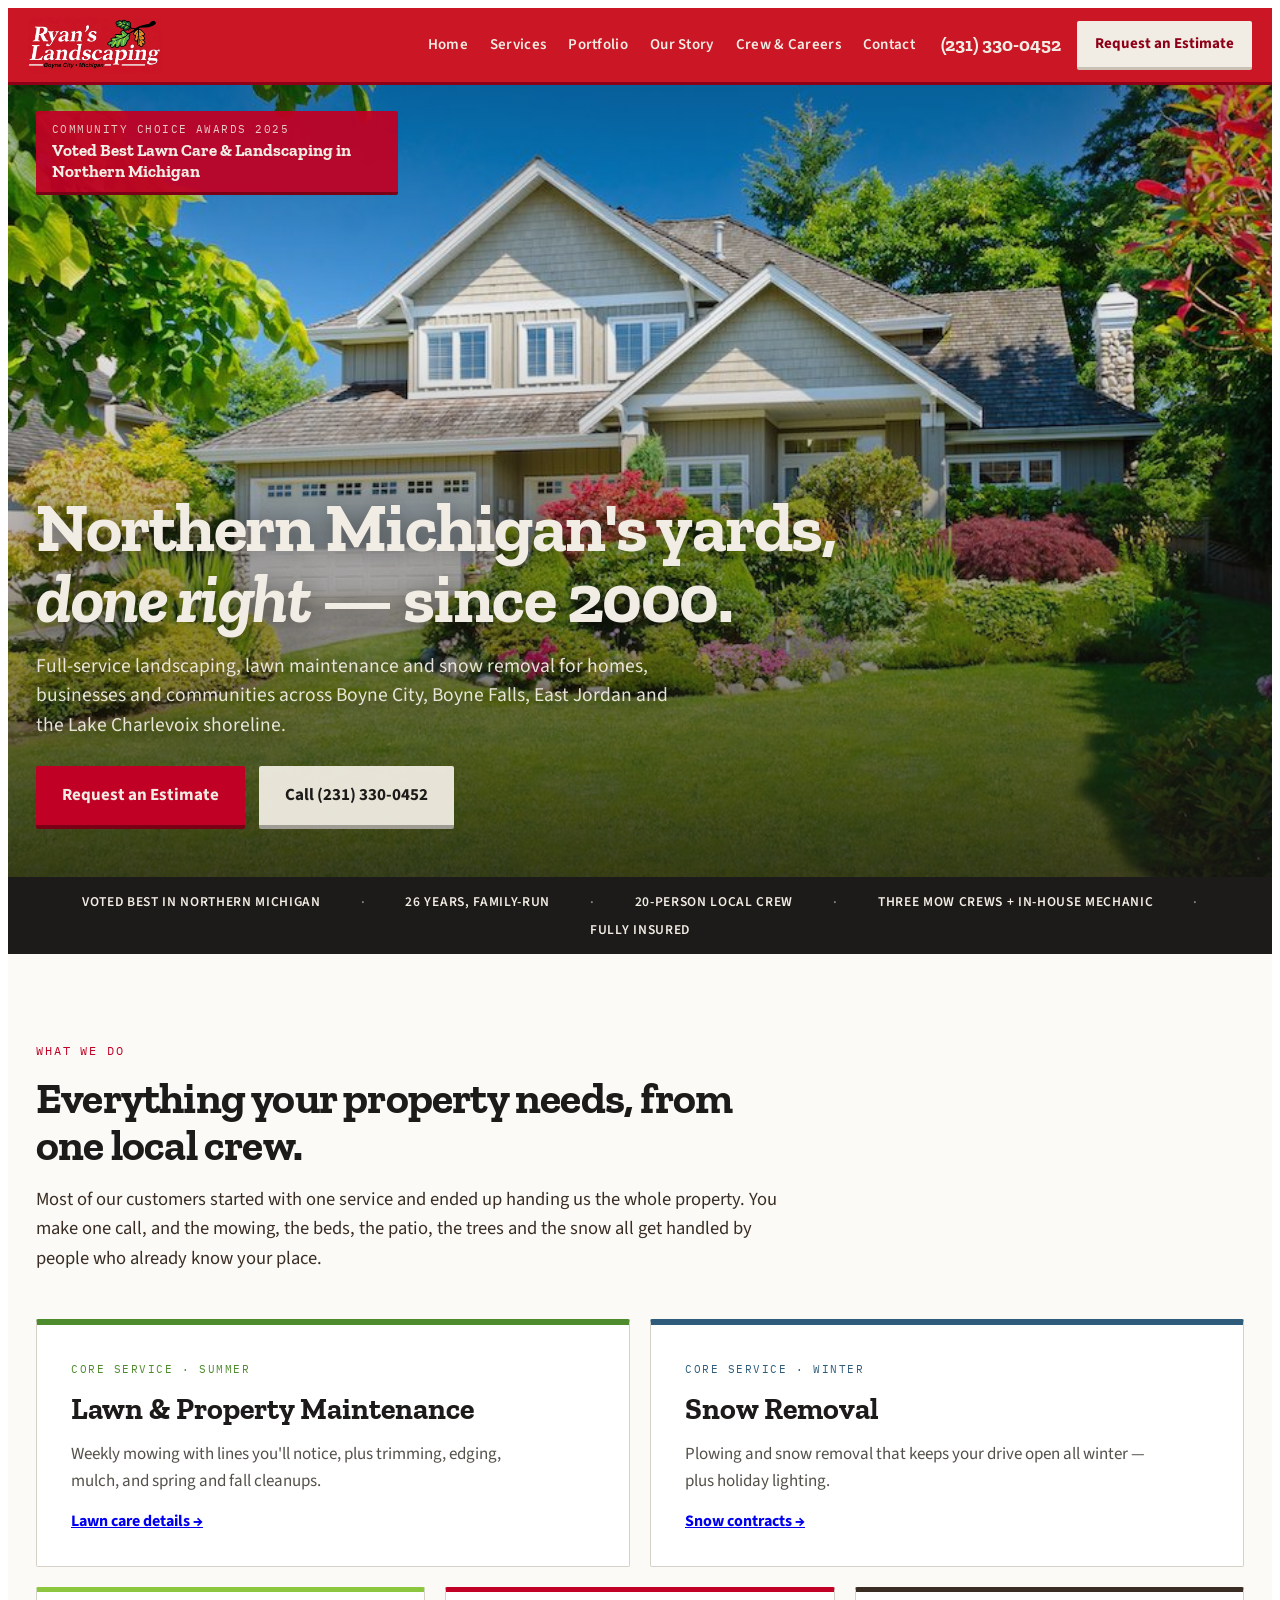
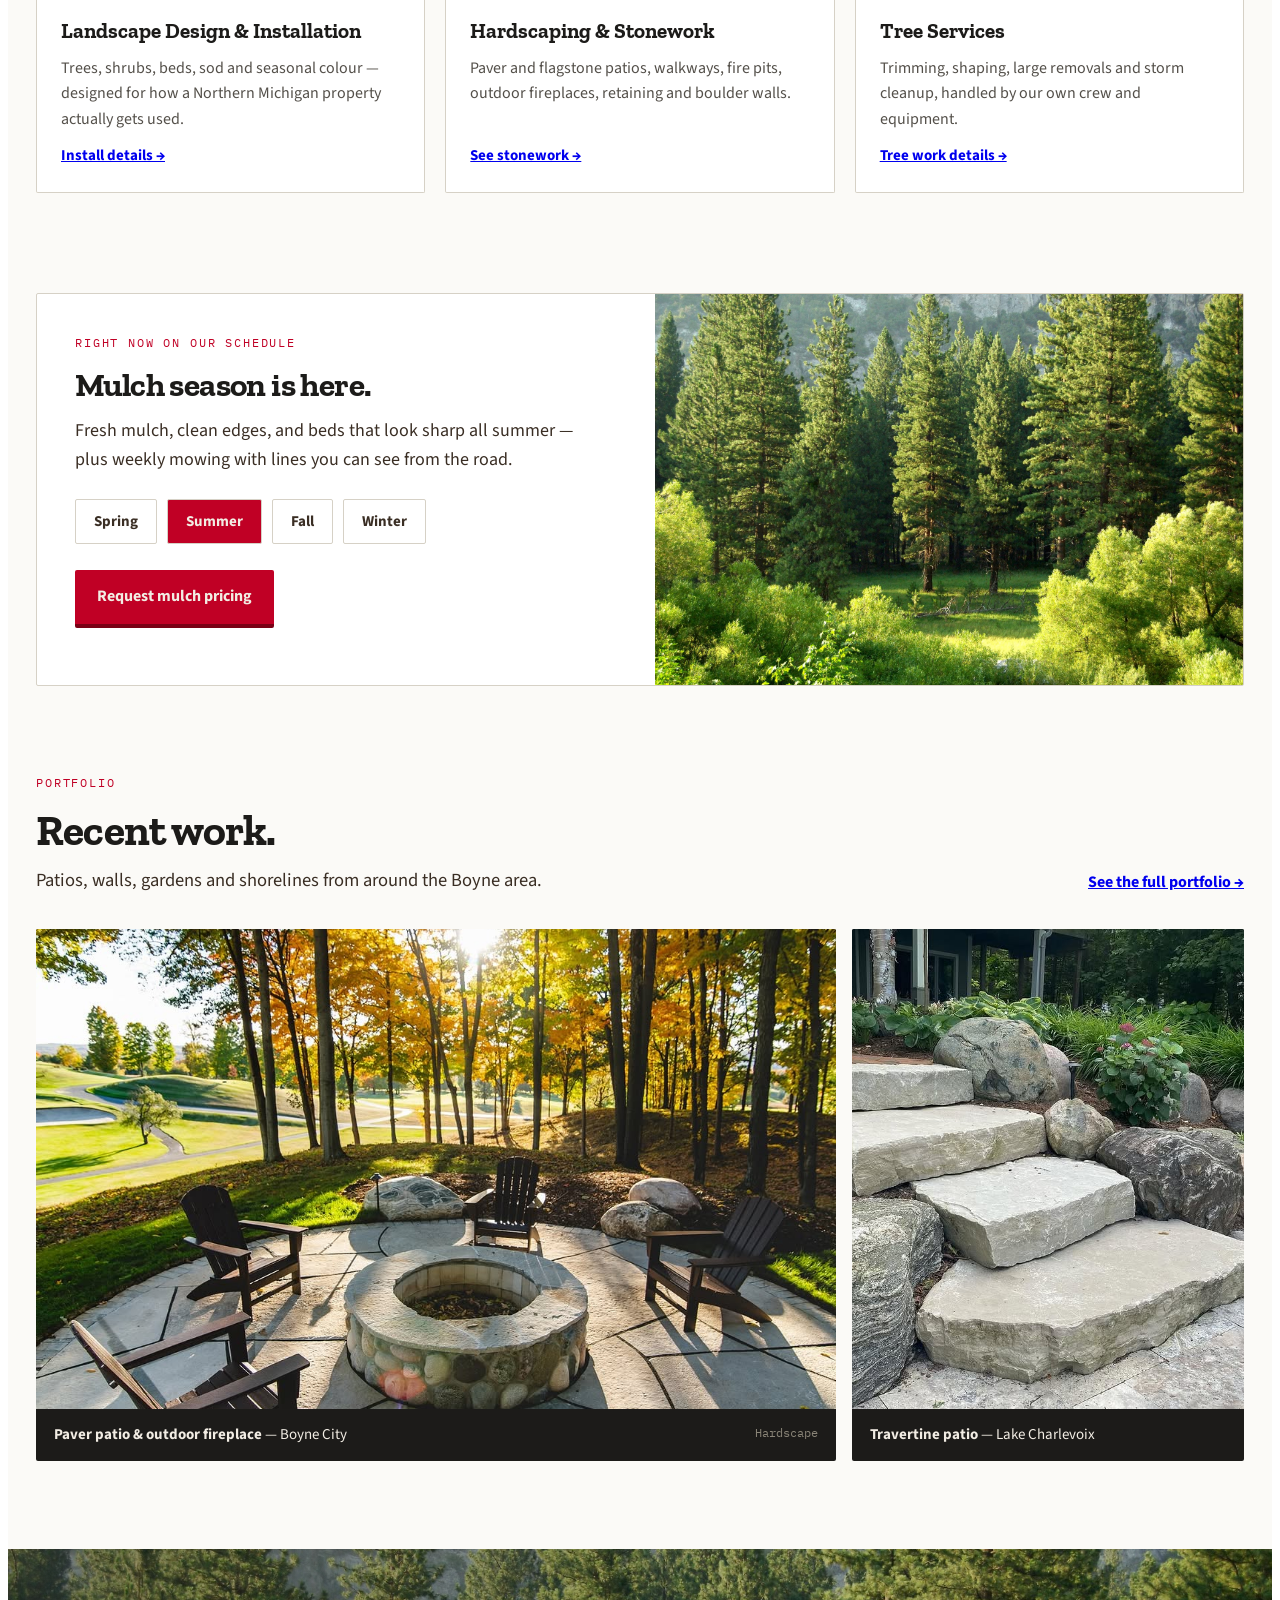
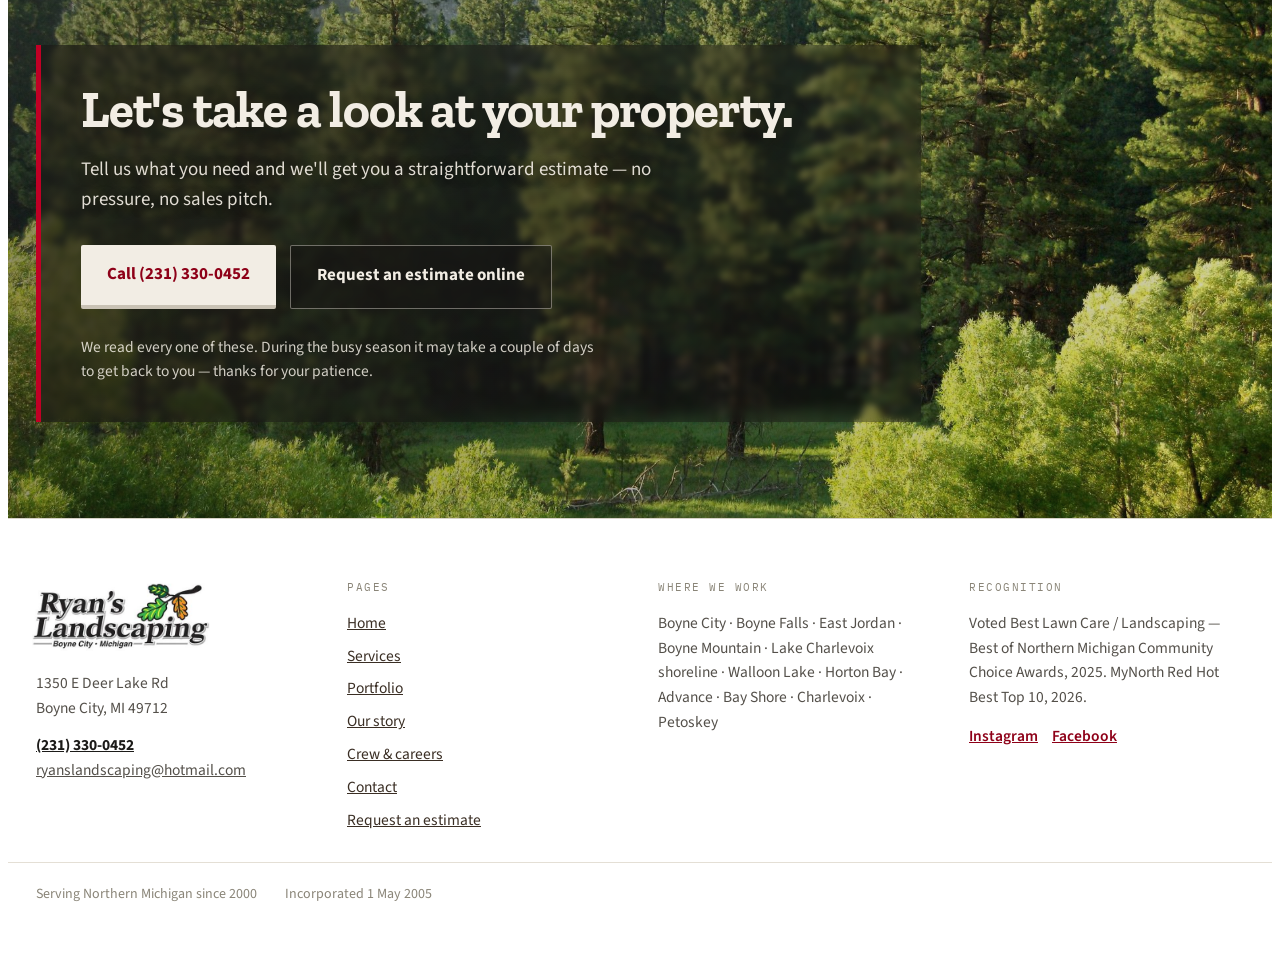
==== commit 83074519: "Add files via upload" ====
--- a/index.html
+++ b/index.html
@@ -30,7 +30,7 @@
       <a href="tel:+12313300452" style="color:#F2EDE4;text-decoration:none;font-family:'Zilla Slab',Georgia,serif;font-weight:700;font-size:19px;white-space:nowrap">(231) 330-0452</a>
       <a href="contact.html" style="background:#F2EDE4;color:#8E0018;text-decoration:none;font-weight:700;font-size:15px;padding:11px 18px;border-radius:2px;white-space:nowrap;border-bottom:3px solid #C9C2B4">Request an Estimate</a>
     </div>
-    <button class="rl-nav-toggle" onclick="var m=document.getElementById('rl-mobile-menu');m.style.display=(m.style.display==='block')?'none':'block'" aria-label="Toggle menu" style="flex-direction:column;justify-content:center;gap:5px;width:46px;height:44px;background:transparent;border:1px solid rgba(242,237,228,0.55);border-radius:2px;cursor:pointer;padding:10px 11px">
+    <button class="rl-nav-toggle" onclick="var m=document.getElementById('rl-mobile-menu');m.style.display=(m.style.display==='block')?'none':'block'" aria-label="Toggle menu" style="display:none;flex-direction:column;justify-content:center;gap:5px;width:46px;height:44px;background:transparent;border:1px solid rgba(242,237,228,0.55);border-radius:2px;cursor:pointer;padding:10px 11px">
       <span style="display:block;height:2px;background:#F2EDE4"></span>
       <span style="display:block;height:2px;background:#F2EDE4"></span>
       <span style="display:block;height:2px;background:#F2EDE4"></span>
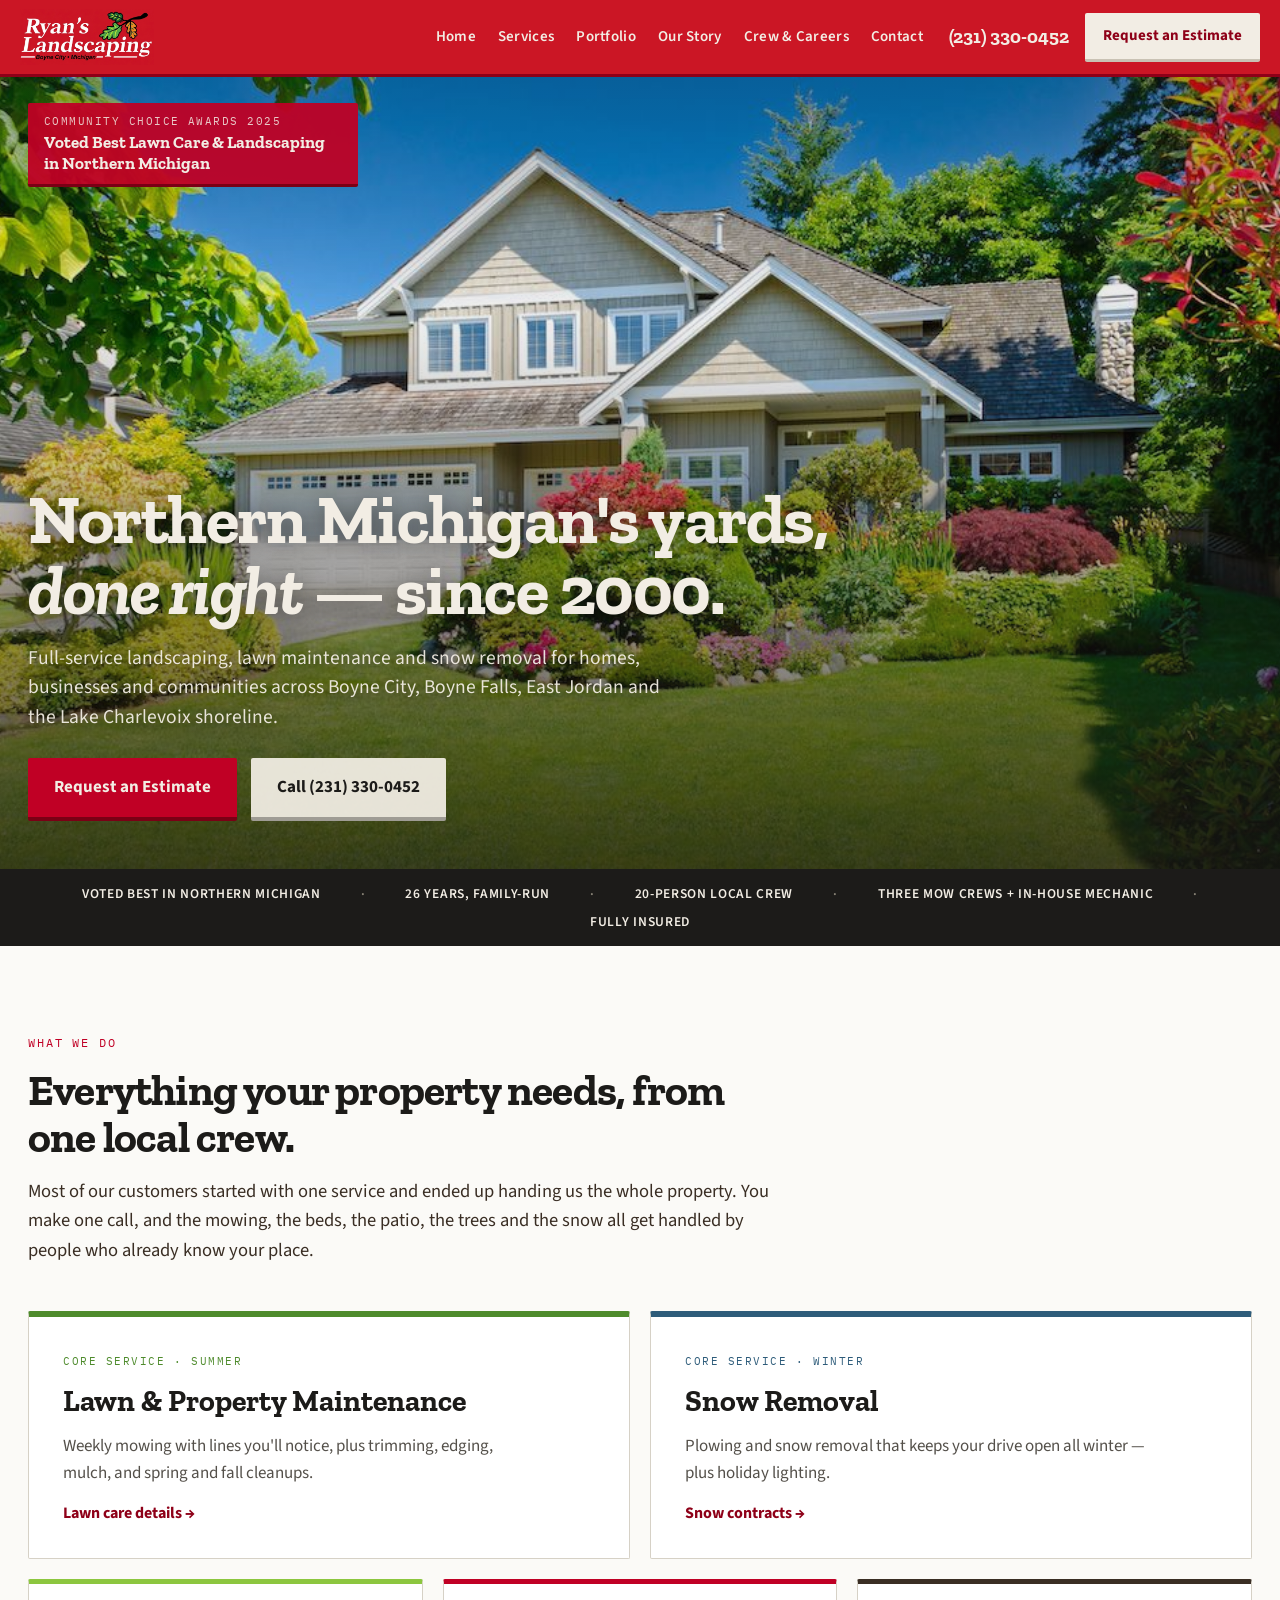
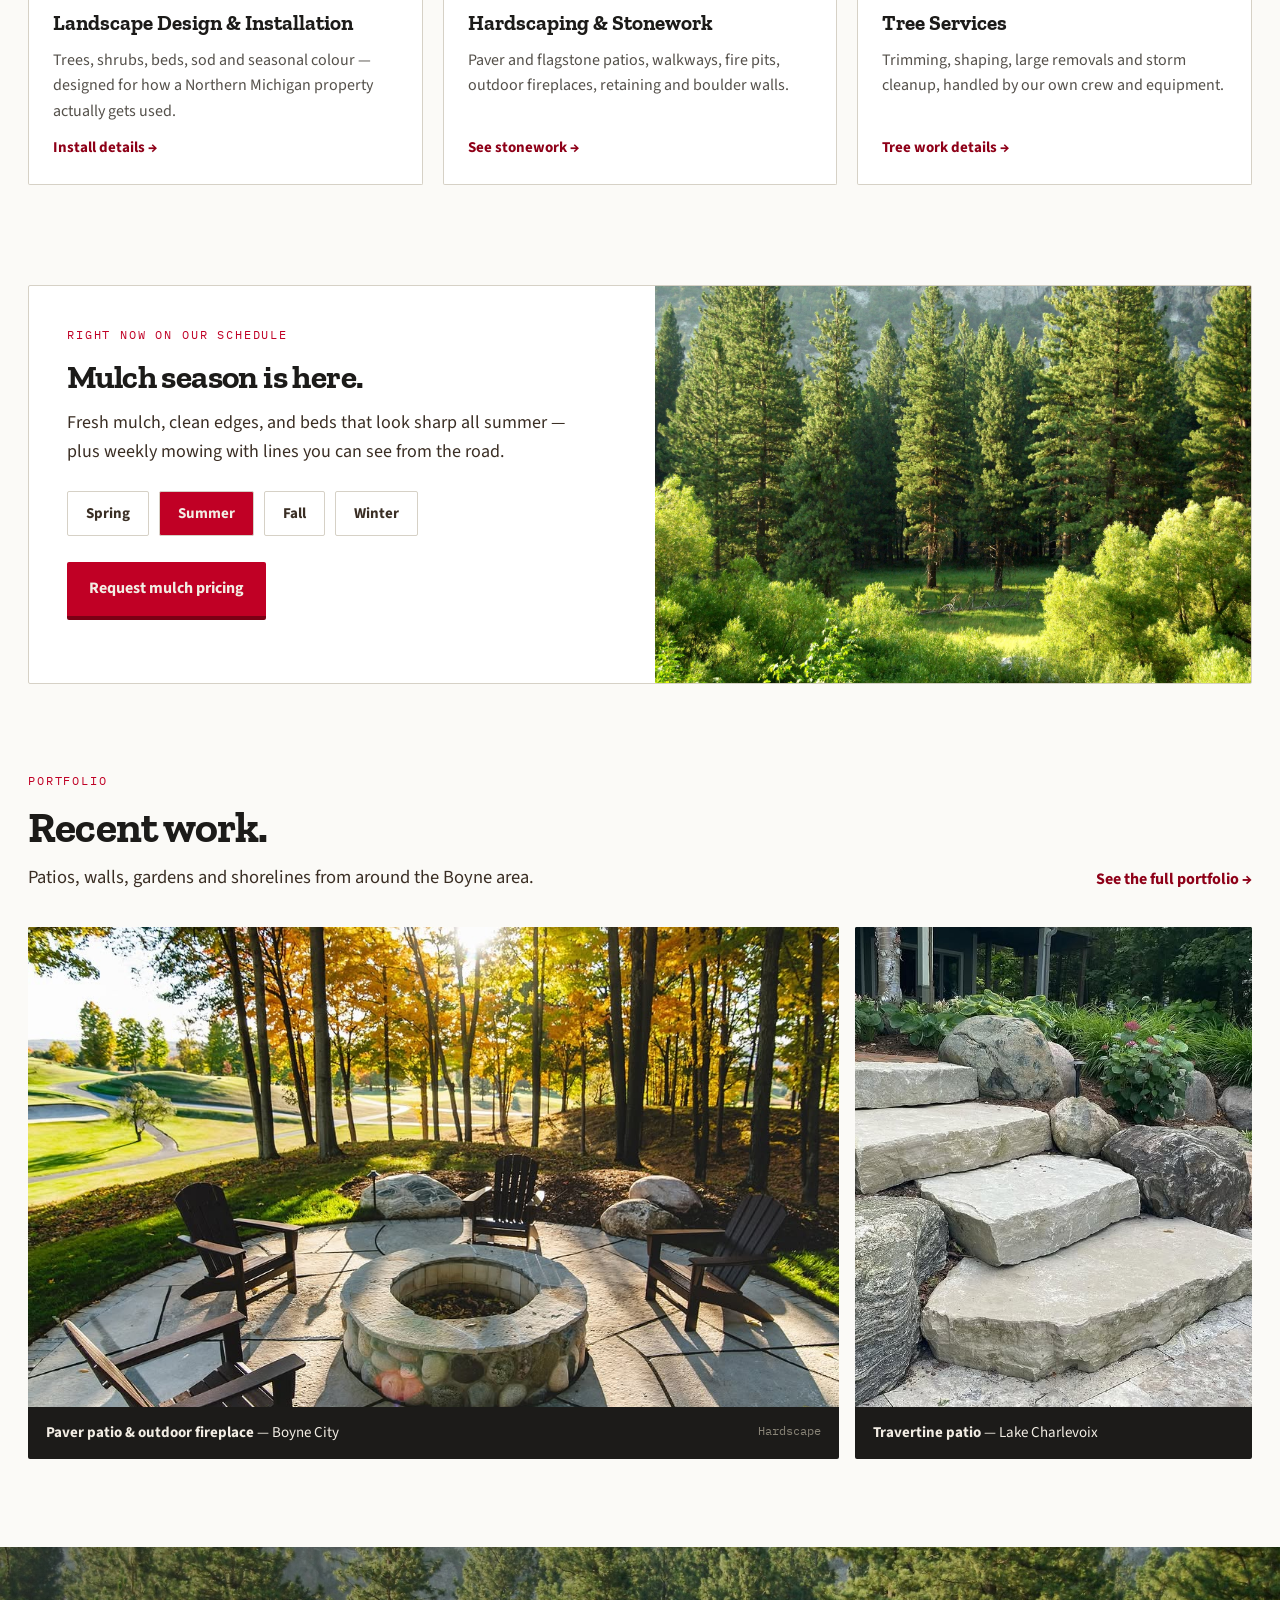
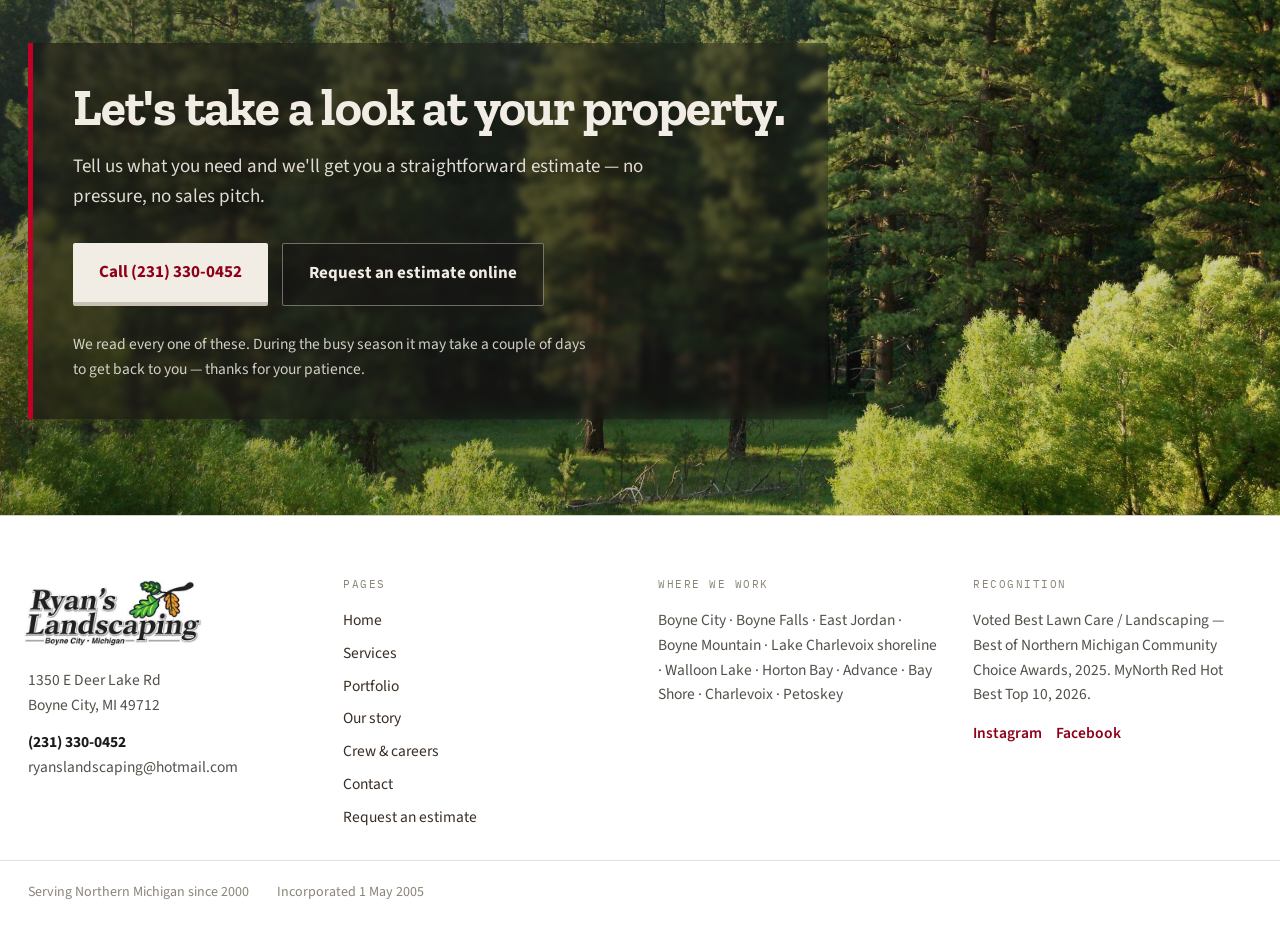
==== commit 9c3dd9aa: "Add files via upload" ====
--- a/index.html
+++ b/index.html
@@ -8,7 +8,35 @@
 <link rel="preconnect" href="https://fonts.googleapis.com">
 <link rel="preconnect" href="https://fonts.gstatic.com" crossorigin>
 <link href="https://fonts.googleapis.com/css2?family=Zilla+Slab:ital,wght@0,400;0,600;0,700;1,600;1,700&family=Source+Sans+3:ital,wght@0,400;0,600;0,700;1,400&family=IBM+Plex+Mono:wght@400;500&display=swap" rel="stylesheet">
-<link rel="stylesheet" href="styles.css">
+<style>
+*, *::before, *::after { box-sizing: border-box; }
+html { scroll-behavior: smooth; }
+body { margin: 0; background: #FBFAF7; color: #1C1B19; -webkit-font-smoothing: antialiased; }
+a { color: #8E0018; text-decoration: none; }
+a:hover { color: #C00025; text-decoration: underline; }
+::selection { background: #C00025; color: #F2EDE4; }
+input:focus, select:focus, textarea:focus { outline: 2px solid #C00025; outline-offset: 1px; }
+.rl-nav-toggle { display: none; }
+@media (max-width: 1120px) {
+  .rl-nav-desktop { display: none !important; }
+  .rl-nav-toggle { display: flex !important; }
+  .trust-bar { justify-content: flex-start !important; font-size: 12px !important; column-gap: 18px !important; }
+  .trust-bar .sep { display: none !important; }
+}
+@media (min-width: 1121px) {
+  .rl-nav-mobile { display: none !important; }
+  #rl-mobile-menu { display: none !important; }
+}
+@media (max-width: 900px) {
+  .two-col { grid-template-columns: 1fr !important; }
+  .form-grid { grid-template-columns: 1fr !important; }
+  .port-grid { grid-template-columns: 1fr 1fr !important; }
+  .port-grid figure { grid-column: auto !important; }
+  .stats-row { grid-template-columns: repeat(auto-fit, minmax(130px, 1fr)) !important; }
+  .tl-row { grid-template-columns: 60px 36px 1fr !important; }
+}
+@media (max-width: 560px) { .port-grid { grid-template-columns: 1fr !important; } }
+</style>
 </head>
 <body>
 <div data-screen-label="Home" style="font-family:'Source Sans 3',system-ui,sans-serif;font-size:17px;line-height:1.6;background:#FBFAF7;color:#1C1B19">
@@ -76,15 +104,15 @@
   </section>
 
   <div style="background:#1C1B19;color:#F2EDE4">
-    <div style="max-width:1280px;margin:0 auto;padding:14px 28px;display:flex;flex-wrap:wrap;justify-content:center;column-gap:40px;row-gap:6px;font-size:13.5px;font-weight:600;letter-spacing:0.05em;text-transform:uppercase">
+    <div class="trust-bar" style="max-width:1280px;margin:0 auto;padding:14px 28px;display:flex;flex-wrap:wrap;justify-content:center;column-gap:40px;row-gap:6px;font-size:13.5px;font-weight:600;letter-spacing:0.05em;text-transform:uppercase">
       <span>Voted Best in Northern Michigan</span>
-      <span style="color:#8A8578">·</span>
+      <span class="sep" style="color:#8A8578">·</span>
       <span>26 years, family-run</span>
-      <span style="color:#8A8578">·</span>
+      <span class="sep" style="color:#8A8578">·</span>
       <span>20-person local crew</span>
-      <span style="color:#8A8578">·</span>
+      <span class="sep" style="color:#8A8578">·</span>
       <span>Three mow crews + in-house mechanic</span>
-      <span style="color:#8A8578">·</span>
+      <span class="sep" style="color:#8A8578">·</span>
       <span>Fully insured</span>
     </div>
   </div>
